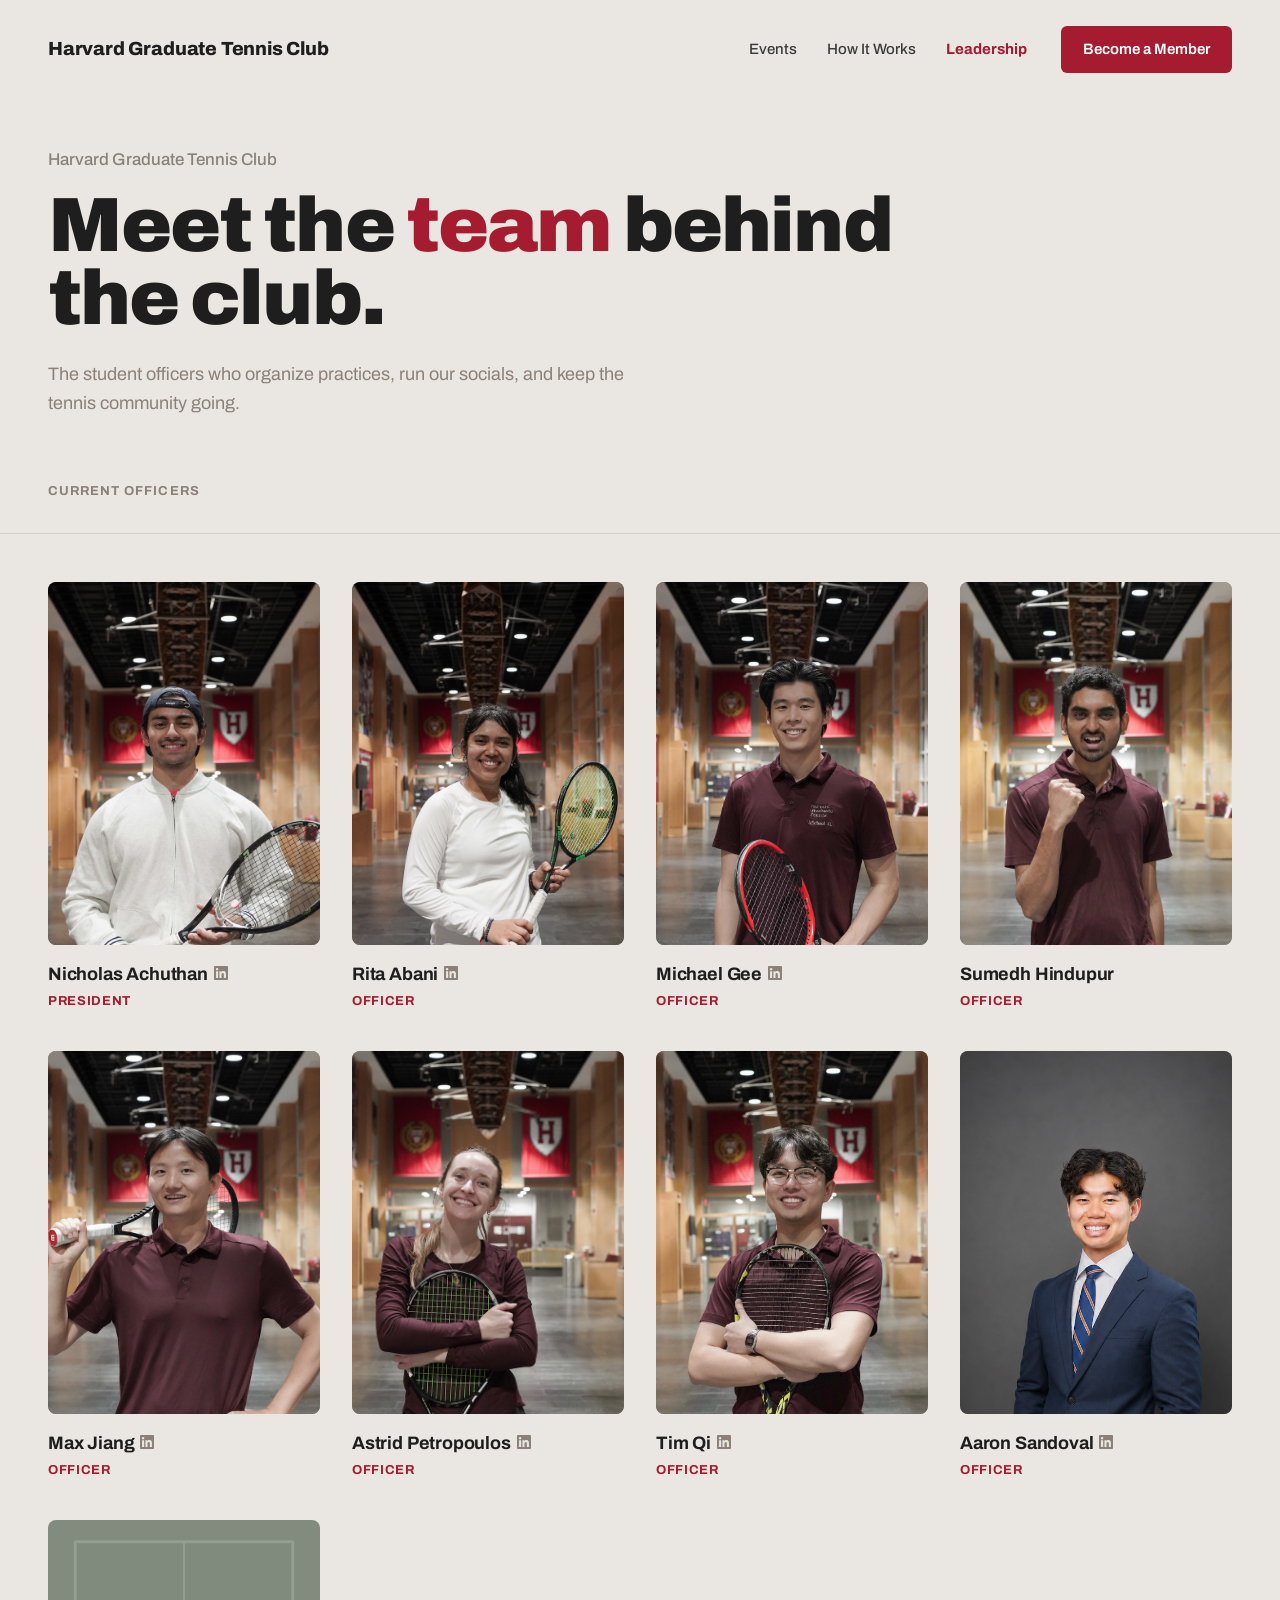
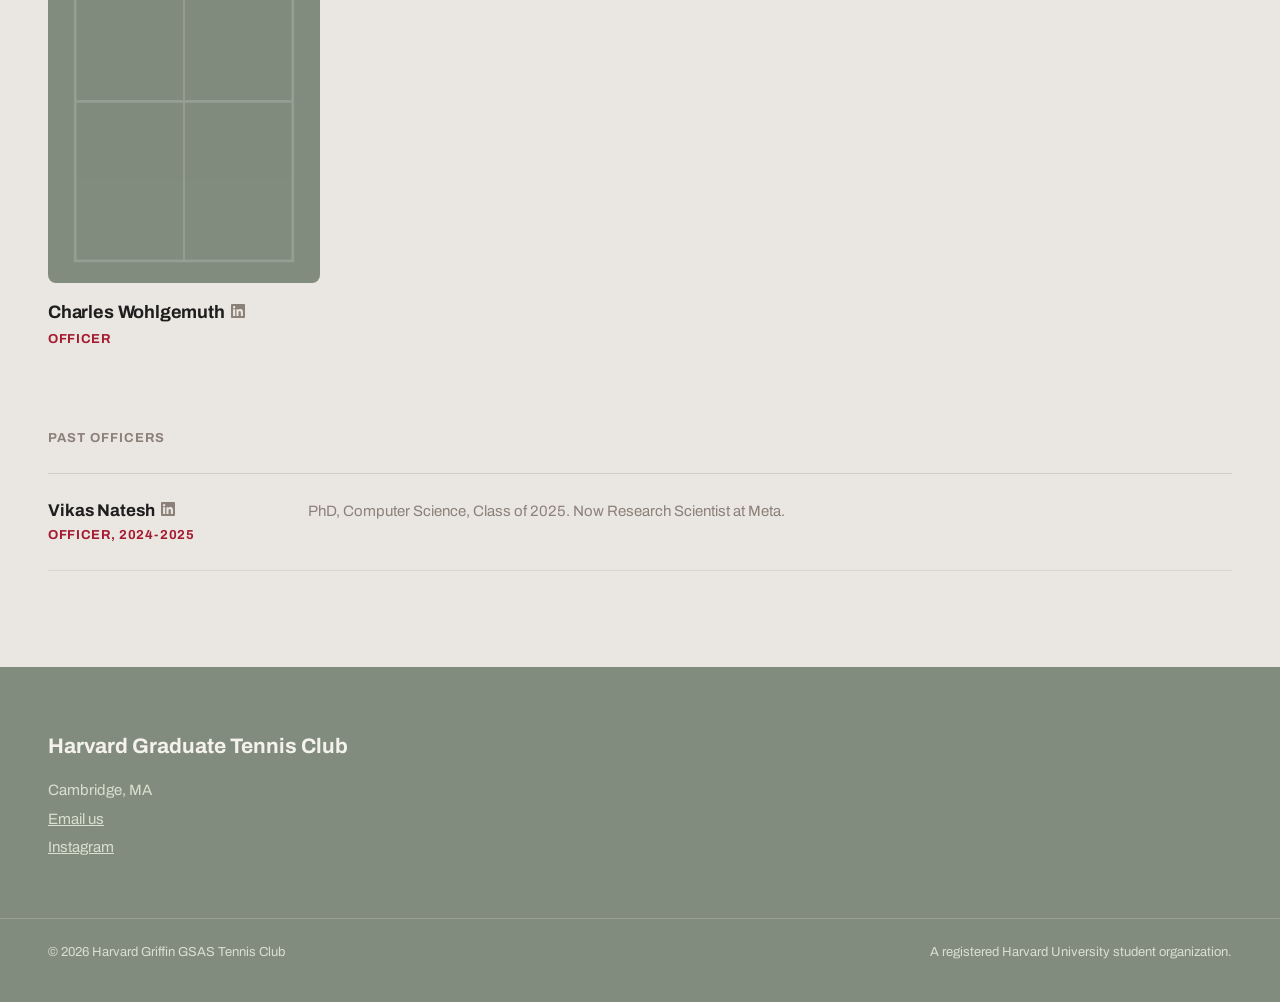
==== leadership.html @ 2ff2e243 "Adjust photo scale and transform for Aaron Sandoval Updated the image scale and transform origin for" ====
<!DOCTYPE html>
<html lang="en">
<head>
<meta charset="UTF-8">
<meta name="viewport" content="width=device-width, initial-scale=1.0">
<title>Leadership — Harvard Graduate Tennis Club</title>
<link rel="preconnect" href="https://fonts.googleapis.com">
<link rel="preconnect" href="https://fonts.gstatic.com" crossorigin>
<link href="https://fonts.googleapis.com/css2?family=Archivo:wght@400;500;600;700;800;900&display=swap" rel="stylesheet">
<style>
  :root {
    --crimson: #A51C30;
    --crimson-deep: #8A1727;
    --ink: #1E1E1E;
    --beige: #EAE7E2;
    --cream: #F5F2EB;
    --ivy: #818C7E;
    --ivy-deep: #6E7A6B;
    --pear: #D9E0CF;
    --mortar: #8C8179;
  }

  * { margin: 0; padding: 0; box-sizing: border-box; }
  html { scroll-behavior: smooth; }

  body {
    background: var(--beige);
    color: var(--ink);
    font-family: 'Archivo', sans-serif;
    -webkit-font-smoothing: antialiased;
    line-height: 1.5;
  }
  a { color: inherit; text-decoration: none; }

  /* NAV */
  nav {
    display: flex; align-items: center; justify-content: space-between;
    padding: 26px 48px; max-width: 1280px; margin: 0 auto; gap: 24px;
  }
  .brand { font-weight: 800; font-size: 19px; letter-spacing: -0.01em; flex-shrink: 1; min-width: 0; }
  .nav-right { display: flex; align-items: center; gap: 34px; flex-shrink: 0; }
  .nav-links { display: flex; gap: 30px; font-size: 15px; font-weight: 500; }
  .nav-links a { opacity: 0.85; transition: opacity 0.15s; }
  .nav-links a:hover { opacity: 1; }
  .nav-links a.active { opacity: 1; color: var(--crimson); font-weight: 700; }
  .nav-cta {
    background: var(--crimson); color: #fff; font-weight: 600; font-size: 15px;
    padding: 12px 22px; transition: background 0.15s; border-radius: 6px; white-space: nowrap;
  }
  .nav-cta:hover { background: var(--crimson-deep); }

  /* PAGE HEADER */
  .page-head { max-width: 1280px; margin: 0 auto; padding: 48px 48px 64px; }
  .page-head .eyebrow { font-size: 17px; font-weight: 500; color: var(--mortar); margin-bottom: 18px; }
  .page-head h1 {
    font-size: clamp(44px, 6vw, 80px); font-weight: 900; line-height: 0.95;
    letter-spacing: -0.025em; max-width: 900px;
  }
  .page-head h1 .accent { color: var(--crimson); }
  .page-head p { margin-top: 24px; max-width: 620px; font-size: 18px; color: var(--mortar); line-height: 1.6; }

  /* SECTION LABEL */
  .section-label {
    max-width: 1280px; margin: 0 auto; padding: 0 48px 32px;
    font-size: 13px; font-weight: 700; letter-spacing: 0.08em;
    text-transform: uppercase; color: var(--mortar);
    border-bottom: 1.5px solid rgba(30,30,30,0.12);
    margin-bottom: 48px;
  }

  /* CURRENT OFFICERS GRID — 4 per row max */
  .team { max-width: 1280px; margin: 0 auto; padding: 0 48px 80px; }
  .team-grid { display: grid; grid-template-columns: repeat(4, 1fr); gap: 40px 32px; }
  .member .photo {
    position: relative; aspect-ratio: 3 / 4; background: var(--ivy);
    overflow: hidden; display: flex; align-items: center; justify-content: center;
    margin-bottom: 16px; border-radius: 8px;
  }
  .member .photo img {
    width: 100%; height: 100%; object-fit: cover; display: block;
    transform: scale(1.2); transform-origin: center center;
  }
  .member .photo .court-lines { position: absolute; inset: 0; opacity: 0.16; width: 100%; height: 100%; }
  .member .name { font-size: 18px; font-weight: 700; letter-spacing: -0.01em; display: flex; align-items: center; gap: 6px; flex-wrap: wrap; }
  .member .role {
    font-size: 13px; font-weight: 700; letter-spacing: 0.05em; text-transform: uppercase;
    color: var(--crimson); margin-top: 4px;
  }

  /* PAST OFFICERS */
  .past { max-width: 1280px; margin: 0 auto; padding: 0 48px 96px; }
  .past-label {
    font-size: 13px; font-weight: 700; letter-spacing: 0.08em;
    text-transform: uppercase; color: var(--mortar);
    padding-bottom: 24px;
    border-bottom: 1.5px solid rgba(30,30,30,0.12);
    margin-bottom: 0;
  }
  .past-list { display: flex; flex-direction: column; }
  .past-row {
    display: grid; grid-template-columns: 220px 1fr; gap: 40px;
    padding: 24px 0; border-bottom: 1px solid rgba(30,30,30,0.08);
    align-items: baseline;
  }
  .past-name { font-size: 17px; font-weight: 700; display: flex; align-items: center; gap: 6px; }
  .past-role {
    font-size: 13px; font-weight: 700; letter-spacing: 0.05em;
    text-transform: uppercase; color: var(--crimson); margin-top: 3px;
  }
  .past-desc { font-size: 15px; color: var(--mortar); line-height: 1.6; }

  /* FOOTER BAND */
  .join-band { background: var(--ivy); color: var(--cream); }
  .join-content { max-width: 1280px; margin: 0 auto; padding: 64px 48px 56px; }
  .join-org { font-size: 21px; font-weight: 700; }
  .join-org .meta {
    font-weight: 400; font-size: 15px; color: var(--pear);
    margin-top: 14px; line-height: 1.9;
  }
  .join-org .meta a { text-decoration: underline; display: block; }
  .footer-base {
    border-top: 1px solid rgba(245,242,235,0.2); max-width: 1280px; margin: 0 auto;
    padding: 24px 48px 40px; display: flex; justify-content: space-between;
    font-size: 13px; color: var(--pear);
  }

  /* RESPONSIVE */
  @media (max-width: 900px) {
    nav { padding: 20px 24px; }
    .page-head, .team, .past, .join-content { padding-left: 24px; padding-right: 24px; }
    .section-label { padding-left: 24px; padding-right: 24px; }
    .nav-links { display: none; }
    .brand { font-size: 15px; }
    .team-grid { grid-template-columns: repeat(2, 1fr); gap: 28px 20px; }
    .past-row { grid-template-columns: 1fr; gap: 6px; }
    .footer-base { flex-direction: column; gap: 8px; }
  }
</style>
</head>
<body>

<nav>
  <a href="index.html" class="brand">Harvard Graduate Tennis Club</a>
  <div class="nav-right">
    <div class="nav-links">
      <a href="index.html#events">Events</a>
      <a href="index.html#how">How It Works</a>
      <a href="leadership.html" class="active">Leadership</a>
    </div>
   <a href="https://docs.google.com/forms/d/1S2SS2_oEjFC9LeZhb5DVs4G8AgGqv0lL6LyE40gG2-0/viewform" target="_blank" class="nav-cta">Become a Member</a>
  </div>
</nav>

<header class="page-head">
  <div class="eyebrow">Harvard Graduate Tennis Club</div>
  <h1>Meet the <span class="accent">team</span> behind the club.</h1>
  <p>The student officers who organize practices, run our socials, and keep the tennis community going.</p>
</header>

<div class="section-label">Current Officers</div>

<section class="team">
  <div class="team-grid">

    <!-- Nicholas Achuthan — President -->
    <div class="member">
      <div class="photo">
        <img src="officers/nic.jpg" alt="Nicholas Achuthan">
      </div>
      <div class="name">
        Nicholas Achuthan
        <a href="https://www.linkedin.com/in/nicholas-achuthan/" target="_blank" rel="noopener">
          <svg xmlns="http://www.w3.org/2000/svg" width="14" height="14" viewBox="0 0 24 24" fill="#8C8179"><path d="M20.447 20.452h-3.554v-5.569c0-1.328-.027-3.037-1.852-3.037-1.853 0-2.136 1.445-2.136 2.939v5.667H9.351V9h3.414v1.561h.046c.477-.9 1.637-1.85 3.37-1.85 3.601 0 4.267 2.37 4.267 5.455v6.286zM5.337 7.433a2.062 2.062 0 0 1-2.063-2.065 2.064 2.064 0 1 1 2.063 2.065zm1.782 13.019H3.555V9h3.564v11.452zM22.225 0H1.771C.792 0 0 .774 0 1.729v20.542C0 23.227.792 24 1.771 24h20.451C23.2 24 24 23.227 24 22.271V1.729C24 .774 23.2 0 22.222 0h.003z"/></svg>
        </a>
      </div>
      <div class="role">President</div>
    </div>

    <!-- Rita Abani -->
    <div class="member">
      <div class="photo">
        <img src="officers/rita.jpg" alt="Rita Abani">
      </div>
      <div class="name">
        Rita Abani
        <a href="https://www.linkedin.com/in/rita-abani/" target="_blank" rel="noopener">
          <svg xmlns="http://www.w3.org/2000/svg" width="14" height="14" viewBox="0 0 24 24" fill="#8C8179"><path d="M20.447 20.452h-3.554v-5.569c0-1.328-.027-3.037-1.852-3.037-1.853 0-2.136 1.445-2.136 2.939v5.667H9.351V9h3.414v1.561h.046c.477-.9 1.637-1.85 3.37-1.85 3.601 0 4.267 2.37 4.267 5.455v6.286zM5.337 7.433a2.062 2.062 0 0 1-2.063-2.065 2.064 2.064 0 1 1 2.063 2.065zm1.782 13.019H3.555V9h3.564v11.452zM22.225 0H1.771C.792 0 0 .774 0 1.729v20.542C0 23.227.792 24 1.771 24h20.451C23.2 24 24 23.227 24 22.271V1.729C24 .774 23.2 0 22.222 0h.003z"/></svg>
        </a>
      </div>
      <div class="role">Officer</div>
    </div>

    <!-- Michael Gee -->
    <div class="member">
      <div class="photo">
        <img src="officers/michael.jpg" alt="Michael Gee">
      </div>
      <div class="name">
        Michael Gee
        <a href="https://www.linkedin.com/in/michaelgee01/" target="_blank" rel="noopener">
          <svg xmlns="http://www.w3.org/2000/svg" width="14" height="14" viewBox="0 0 24 24" fill="#8C8179"><path d="M20.447 20.452h-3.554v-5.569c0-1.328-.027-3.037-1.852-3.037-1.853 0-2.136 1.445-2.136 2.939v5.667H9.351V9h3.414v1.561h.046c.477-.9 1.637-1.85 3.37-1.85 3.601 0 4.267 2.37 4.267 5.455v6.286zM5.337 7.433a2.062 2.062 0 0 1-2.063-2.065 2.064 2.064 0 1 1 2.063 2.065zm1.782 13.019H3.555V9h3.564v11.452zM22.225 0H1.771C.792 0 0 .774 0 1.729v20.542C0 23.227.792 24 1.771 24h20.451C23.2 24 24 23.227 24 22.271V1.729C24 .774 23.2 0 22.222 0h.003z"/></svg>
        </a>
      </div>
      <div class="role">Officer</div>
    </div>

    <!-- Sumedh Hindupur -->
    <div class="member">
      <div class="photo">
        <img src="officers/sumedh.jpg" alt="Sumedh Hindupur">
      </div>
      <div class="name">Sumedh Hindupur</div>
      <div class="role">Officer</div>
    </div>

    <!-- Max Jiang -->
    <div class="member">
      <div class="photo">
        <img src="officers/max.jpg" alt="Max Jiang">
      </div>
      <div class="name">
        Max Jiang
        <a href="https://www.linkedin.com/in/max-z-jiang-9aa141191/" target="_blank" rel="noopener">
          <svg xmlns="http://www.w3.org/2000/svg" width="14" height="14" viewBox="0 0 24 24" fill="#8C8179"><path d="M20.447 20.452h-3.554v-5.569c0-1.328-.027-3.037-1.852-3.037-1.853 0-2.136 1.445-2.136 2.939v5.667H9.351V9h3.414v1.561h.046c.477-.9 1.637-1.85 3.37-1.85 3.601 0 4.267 2.37 4.267 5.455v6.286zM5.337 7.433a2.062 2.062 0 0 1-2.063-2.065 2.064 2.064 0 1 1 2.063 2.065zm1.782 13.019H3.555V9h3.564v11.452zM22.225 0H1.771C.792 0 0 .774 0 1.729v20.542C0 23.227.792 24 1.771 24h20.451C23.2 24 24 23.227 24 22.271V1.729C24 .774 23.2 0 22.222 0h.003z"/></svg>
        </a>
      </div>
      <div class="role">Officer</div>
    </div>

    <!-- Astrid Petropoulos -->
    <div class="member">
      <div class="photo">
        <img src="officers/astrid.jpg" alt="Astrid Petropoulos" style="transform: scale(1.4); transform-origin: center 60%;">
      </div>
      <div class="name">
        Astrid Petropoulos
        <a href="https://www.linkedin.com/in/astrid-petropoulos/" target="_blank" rel="noopener">
          <svg xmlns="http://www.w3.org/2000/svg" width="14" height="14" viewBox="0 0 24 24" fill="#8C8179"><path d="M20.447 20.452h-3.554v-5.569c0-1.328-.027-3.037-1.852-3.037-1.853 0-2.136 1.445-2.136 2.939v5.667H9.351V9h3.414v1.561h.046c.477-.9 1.637-1.85 3.37-1.85 3.601 0 4.267 2.37 4.267 5.455v6.286zM5.337 7.433a2.062 2.062 0 0 1-2.063-2.065 2.064 2.064 0 1 1 2.063 2.065zm1.782 13.019H3.555V9h3.564v11.452zM22.225 0H1.771C.792 0 0 .774 0 1.729v20.542C0 23.227.792 24 1.771 24h20.451C23.2 24 24 23.227 24 22.271V1.729C24 .774 23.2 0 22.222 0h.003z"/></svg>
        </a>
      </div>
      <div class="role">Officer</div>
    </div>

    <!-- Tim Qi -->
    <div class="member">
      <div class="photo">
        <img src="officers/tim.jpeg" alt="Tim Qi">
      </div>
      <div class="name">
        Tim Qi
        <a href="https://www.linkedin.com/in/tim-yuming-qi/" target="_blank" rel="noopener">
          <svg xmlns="http://www.w3.org/2000/svg" width="14" height="14" viewBox="0 0 24 24" fill="#8C8179"><path d="M20.447 20.452h-3.554v-5.569c0-1.328-.027-3.037-1.852-3.037-1.853 0-2.136 1.445-2.136 2.939v5.667H9.351V9h3.414v1.561h.046c.477-.9 1.637-1.85 3.37-1.85 3.601 0 4.267 2.37 4.267 5.455v6.286zM5.337 7.433a2.062 2.062 0 0 1-2.063-2.065 2.064 2.064 0 1 1 2.063 2.065zm1.782 13.019H3.555V9h3.564v11.452zM22.225 0H1.771C.792 0 0 .774 0 1.729v20.542C0 23.227.792 24 1.771 24h20.451C23.2 24 24 23.227 24 22.271V1.729C24 .774 23.2 0 22.222 0h.003z"/></svg>
        </a>
      </div>
      <div class="role">Officer</div>
    </div>

    <!-- Aaron Sandoval — photo needs to be replaced later -->
    <div class="member">
      <div class="photo">
        <img src="officers/aaron.jpg" alt="Aaron Sandoval" style="transform: scale(1.5); transform-origin: center 20%;">
      </div>
      <div class="name">
        Aaron Sandoval
        <a href="https://www.linkedin.com/in/aaron-gabriel-sandoval/" target="_blank" rel="noopener">
          <svg xmlns="http://www.w3.org/2000/svg" width="14" height="14" viewBox="0 0 24 24" fill="#8C8179"><path d="M20.447 20.452h-3.554v-5.569c0-1.328-.027-3.037-1.852-3.037-1.853 0-2.136 1.445-2.136 2.939v5.667H9.351V9h3.414v1.561h.046c.477-.9 1.637-1.85 3.37-1.85 3.601 0 4.267 2.37 4.267 5.455v6.286zM5.337 7.433a2.062 2.062 0 0 1-2.063-2.065 2.064 2.064 0 1 1 2.063 2.065zm1.782 13.019H3.555V9h3.564v11.452zM22.225 0H1.771C.792 0 0 .774 0 1.729v20.542C0 23.227.792 24 1.771 24h20.451C23.2 24 24 23.227 24 22.271V1.729C24 .774 23.2 0 22.222 0h.003z"/></svg>
        </a>
      </div>
      <div class="role">Officer</div>
    </div>

    <!-- Charles Wohlgemuth — no photo yet -->
    <div class="member">
      <div class="photo">
        <svg class="court-lines" viewBox="0 0 300 400" preserveAspectRatio="none" xmlns="http://www.w3.org/2000/svg"><rect x="30" y="24" width="240" height="352" fill="none" stroke="#fff" stroke-width="3"/><line x1="30" y1="200" x2="270" y2="200" stroke="#fff" stroke-width="3"/><line x1="150" y1="24" x2="150" y2="376" stroke="#fff" stroke-width="2"/></svg>
      </div>
      <div class="name">
        Charles Wohlgemuth
        <a href="https://www.linkedin.com/in/charles-wohlgemuth-2a6103118/" target="_blank" rel="noopener">
          <svg xmlns="http://www.w3.org/2000/svg" width="14" height="14" viewBox="0 0 24 24" fill="#8C8179"><path d="M20.447 20.452h-3.554v-5.569c0-1.328-.027-3.037-1.852-3.037-1.853 0-2.136 1.445-2.136 2.939v5.667H9.351V9h3.414v1.561h.046c.477-.9 1.637-1.85 3.37-1.85 3.601 0 4.267 2.37 4.267 5.455v6.286zM5.337 7.433a2.062 2.062 0 0 1-2.063-2.065 2.064 2.064 0 1 1 2.063 2.065zm1.782 13.019H3.555V9h3.564v11.452zM22.225 0H1.771C.792 0 0 .774 0 1.729v20.542C0 23.227.792 24 1.771 24h20.451C23.2 24 24 23.227 24 22.271V1.729C24 .774 23.2 0 22.222 0h.003z"/></svg>
        </a>
      </div>
      <div class="role">Officer</div>
    </div>

  </div>
</section>

<section class="past">
  <div class="past-label">Past Officers</div>
  <div class="past-list">

    <div class="past-row">
      <div>
        <div class="past-name">
          Vikas Natesh
          <a href="https://www.linkedin.com/in/vikasnatesh/" target="_blank" rel="noopener">
            <svg xmlns="http://www.w3.org/2000/svg" width="14" height="14" viewBox="0 0 24 24" fill="#8C8179"><path d="M20.447 20.452h-3.554v-5.569c0-1.328-.027-3.037-1.852-3.037-1.853 0-2.136 1.445-2.136 2.939v5.667H9.351V9h3.414v1.561h.046c.477-.9 1.637-1.85 3.37-1.85 3.601 0 4.267 2.37 4.267 5.455v6.286zM5.337 7.433a2.062 2.062 0 0 1-2.063-2.065 2.064 2.064 0 1 1 2.063 2.065zm1.782 13.019H3.555V9h3.564v11.452zM22.225 0H1.771C.792 0 0 .774 0 1.729v20.542C0 23.227.792 24 1.771 24h20.451C23.2 24 24 23.227 24 22.271V1.729C24 .774 23.2 0 22.222 0h.003z"/></svg>
          </a>
        </div>
        <div class="past-role">Officer, 2024-2025</div>
      </div>
      <div class="past-desc">PhD, Computer Science, Class of 2025. Now Research Scientist at Meta.</div>
    </div>

  </div>
</section>

<section class="join-band">
  <div class="join-content">
    <div class="join-org">
      Harvard Graduate Tennis Club
      <div class="meta">
        Cambridge, MA<br>
        <a href="mailto:harvardgriffingsastennisclub@gmail.com">Email us</a>
        <a href="https://www.instagram.com/harvard_grad_tennis_club/" target="_blank" rel="noopener">Instagram</a>
      </div>
    </div>
  </div>
  <div class="footer-base">
    <div>&copy; 2026 Harvard Griffin GSAS Tennis Club</div>
    <div>A registered Harvard University student organization.</div>
  </div>
</section>

</body>
</html>
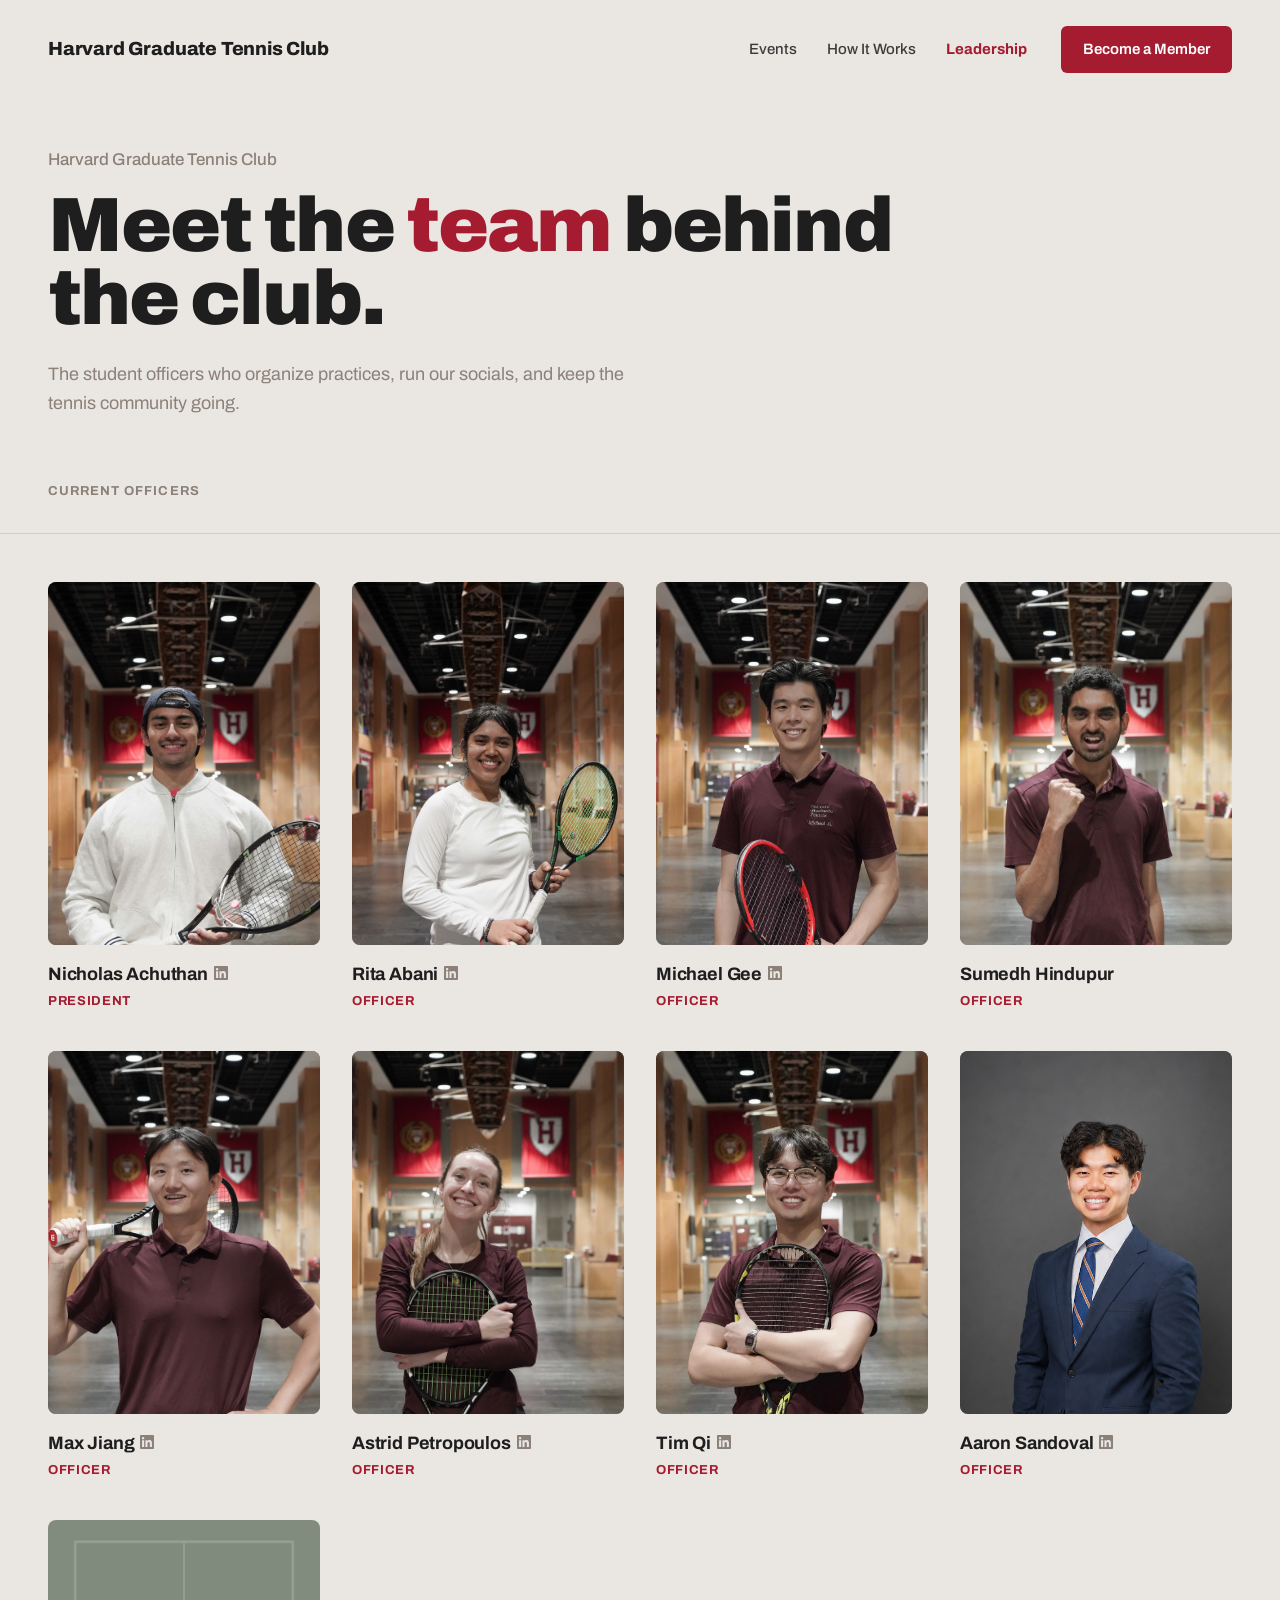
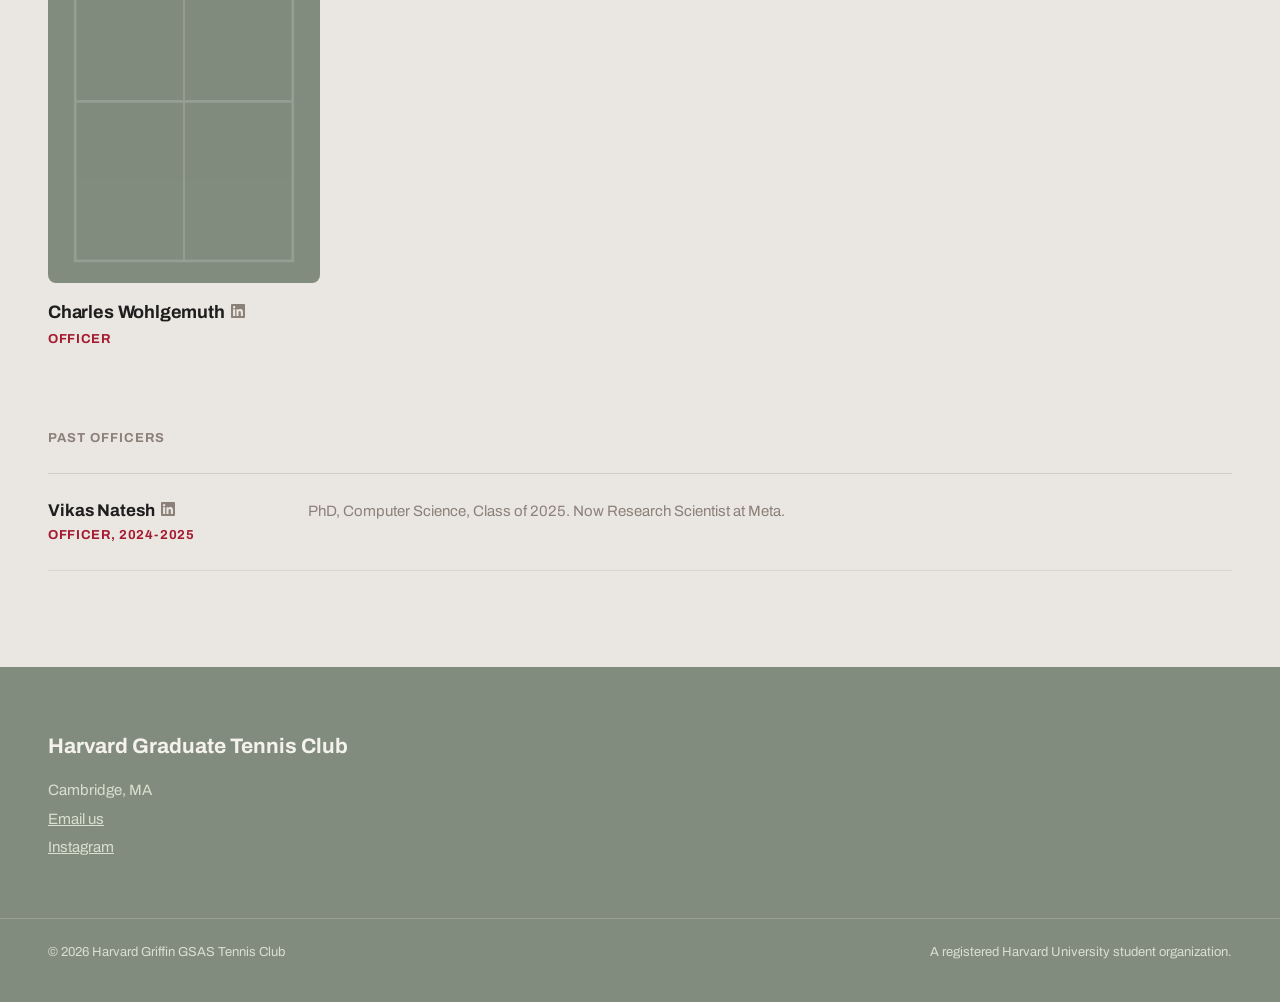
==== commit 690eb8ac: "Update transform-origin for Aaron Sandoval's photo Adjusted the transform-origin property for Aaron " ====
--- a/leadership.html
+++ b/leadership.html
@@ -258,7 +258,7 @@
     <!-- Aaron Sandoval — photo needs to be replaced later -->
     <div class="member">
       <div class="photo">
-        <img src="officers/aaron.jpg" alt="Aaron Sandoval" style="transform: scale(1.5); transform-origin: center 20%;">
+        <img src="officers/aaron.jpg" alt="Aaron Sandoval" style="transform: scale(1.5); transform-origin: center 35%;">
       </div>
       <div class="name">
         Aaron Sandoval
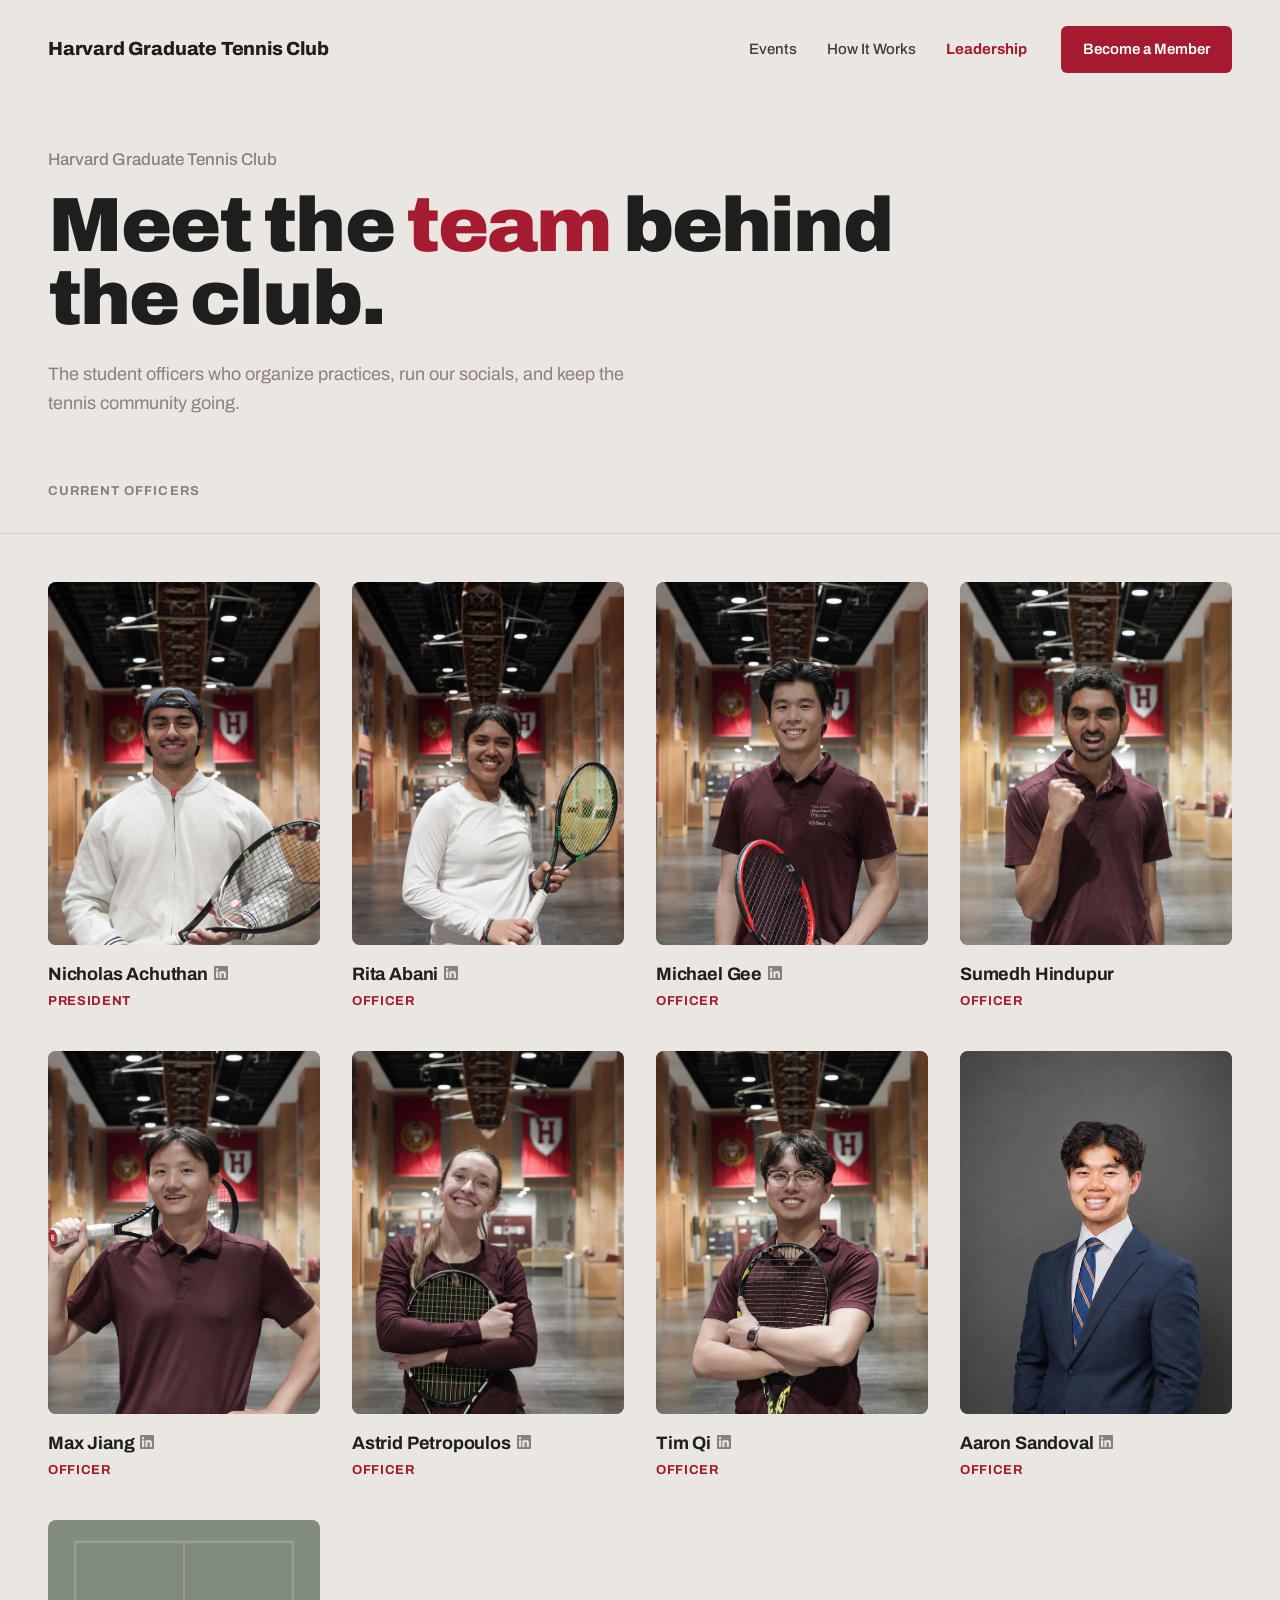
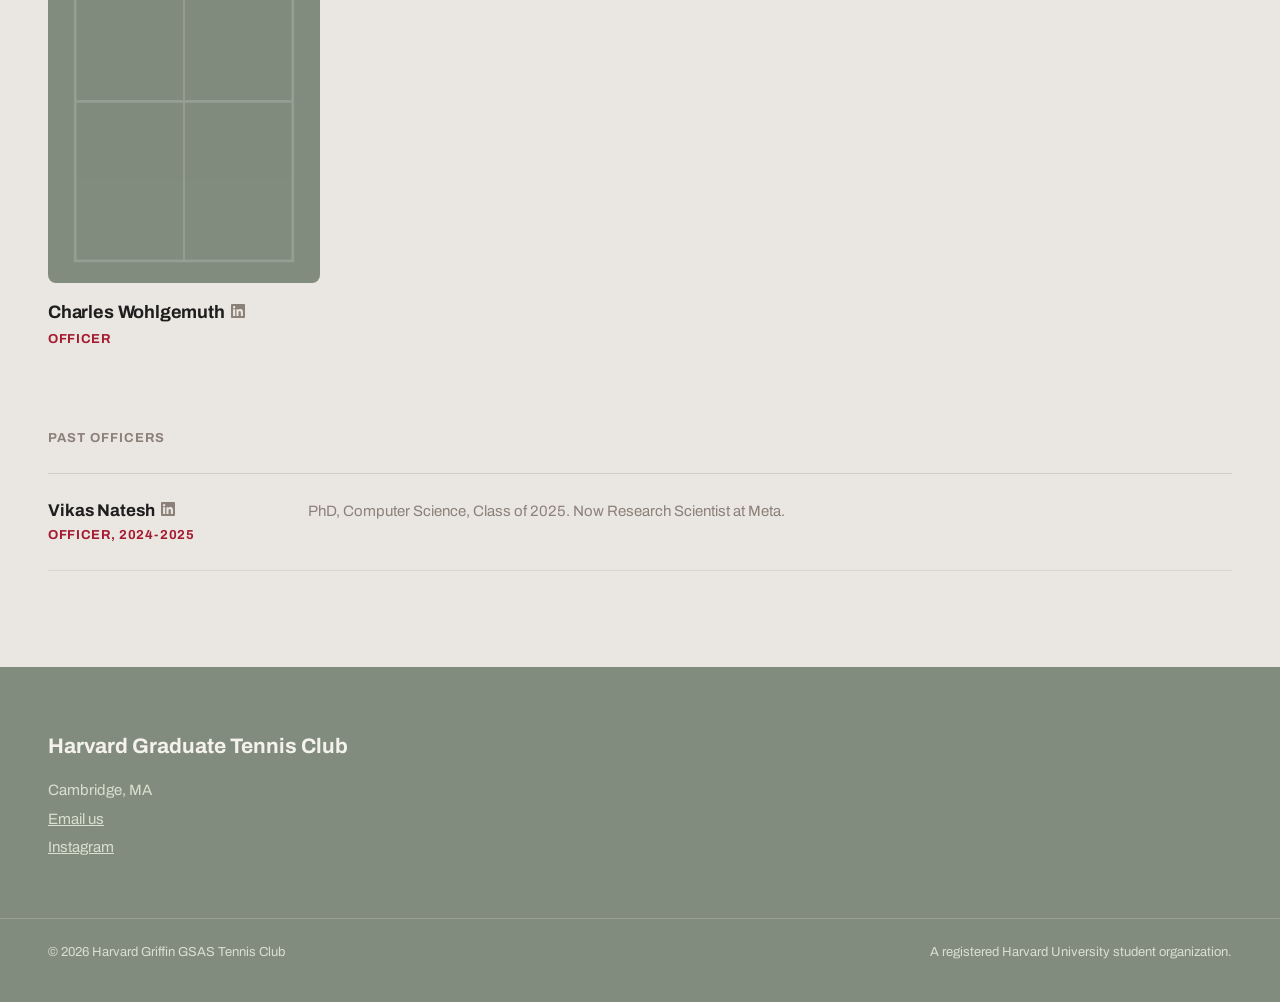
==== commit be845c5d: "Add scaling effect to Tim Qi's photo" ====
--- a/leadership.html
+++ b/leadership.html
@@ -244,7 +244,7 @@
     <!-- Tim Qi -->
     <div class="member">
       <div class="photo">
-        <img src="officers/tim.jpeg" alt="Tim Qi">
+        <img src="officers/tim.jpeg" alt="Tim Qi" style="transform: scale(1.15)">
       </div>
       <div class="name">
         Tim Qi
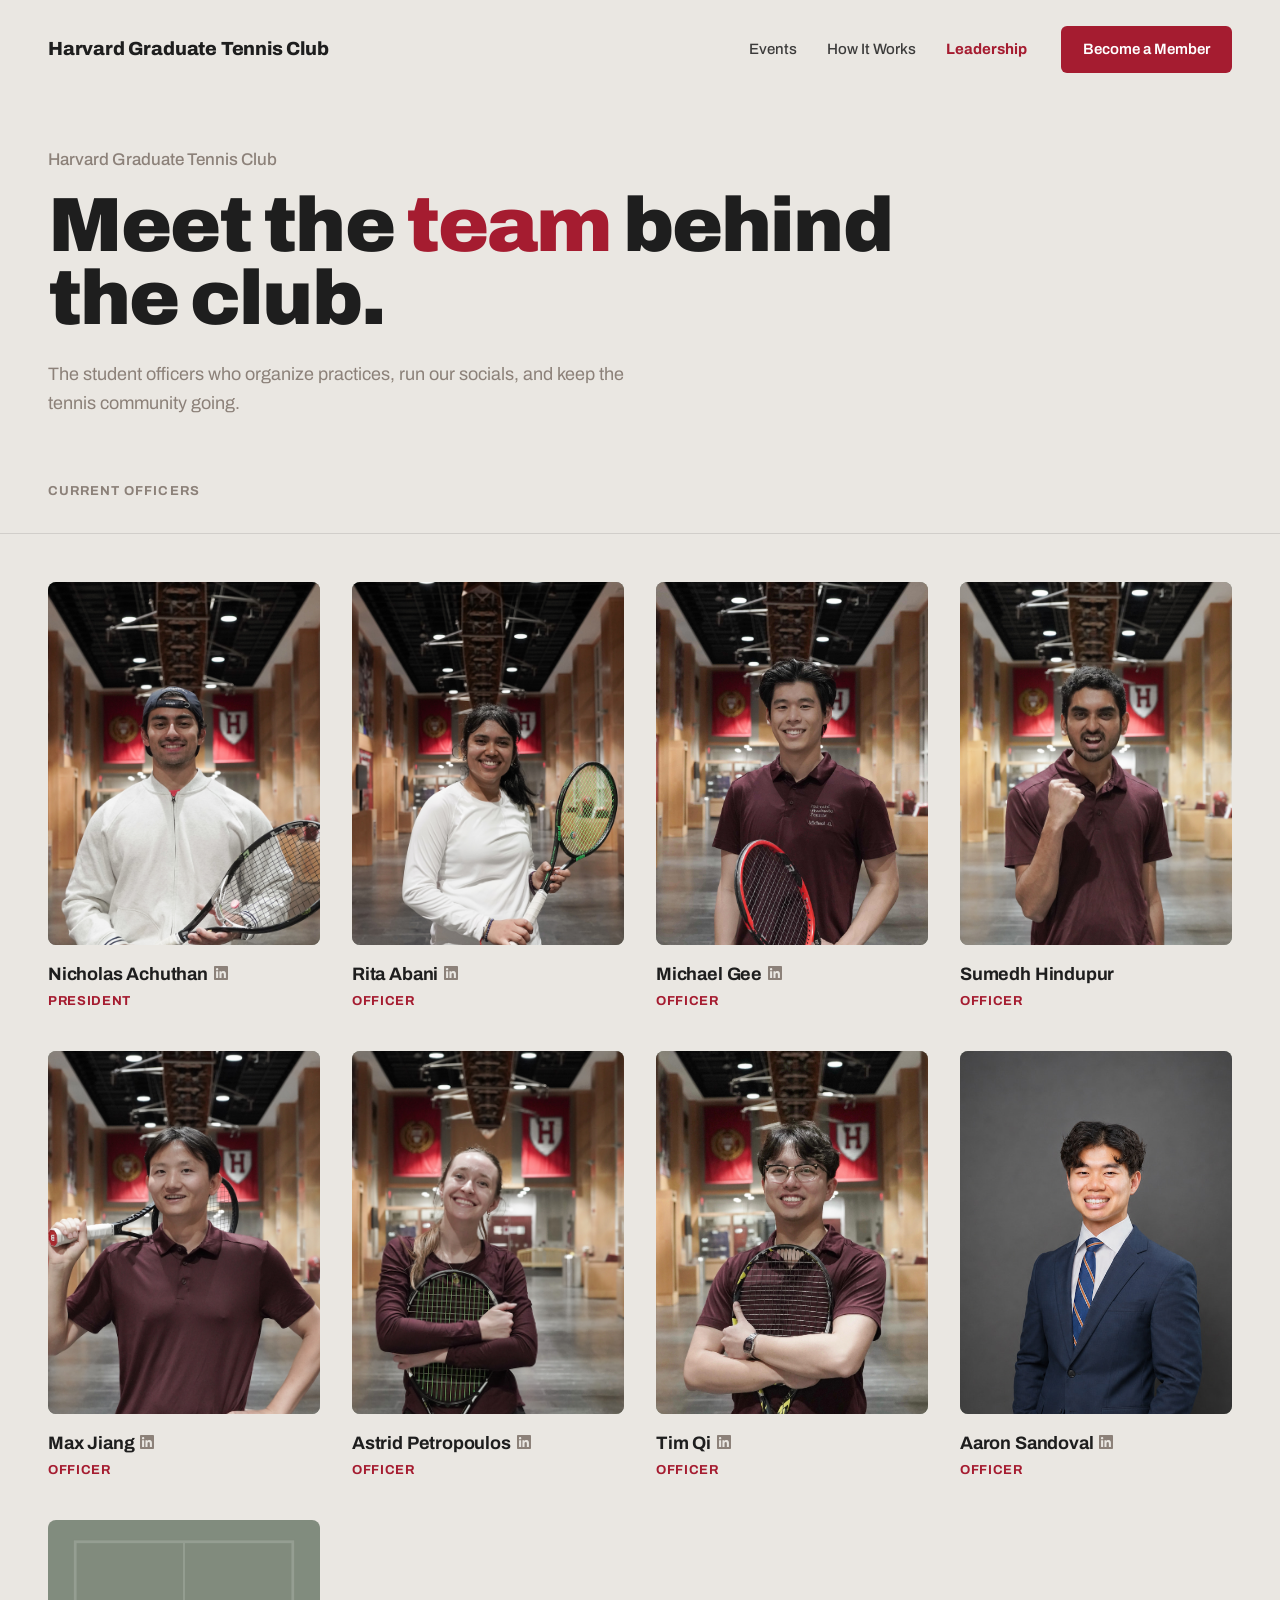
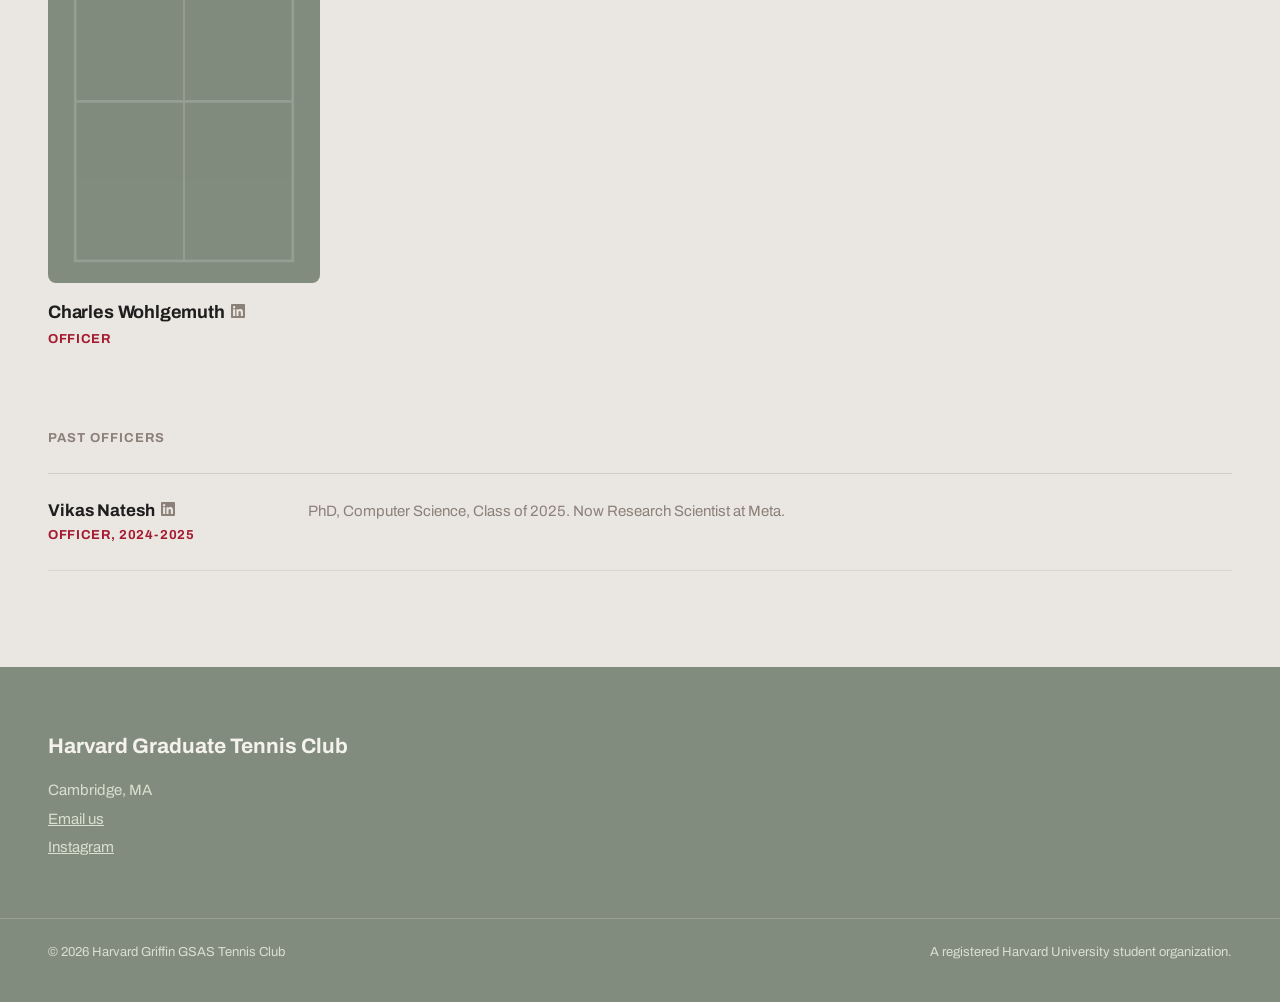
==== commit f784c672: "Adjust image scale for Tim Qi Increased the scale of Tim Qi's image from 1.15 to 1.25." ====
--- a/leadership.html
+++ b/leadership.html
@@ -244,7 +244,7 @@
     <!-- Tim Qi -->
     <div class="member">
       <div class="photo">
-        <img src="officers/tim.jpeg" alt="Tim Qi" style="transform: scale(1.15)">
+        <img src="officers/tim.jpeg" alt="Tim Qi" style="transform: scale(1.25)">
       </div>
       <div class="name">
         Tim Qi
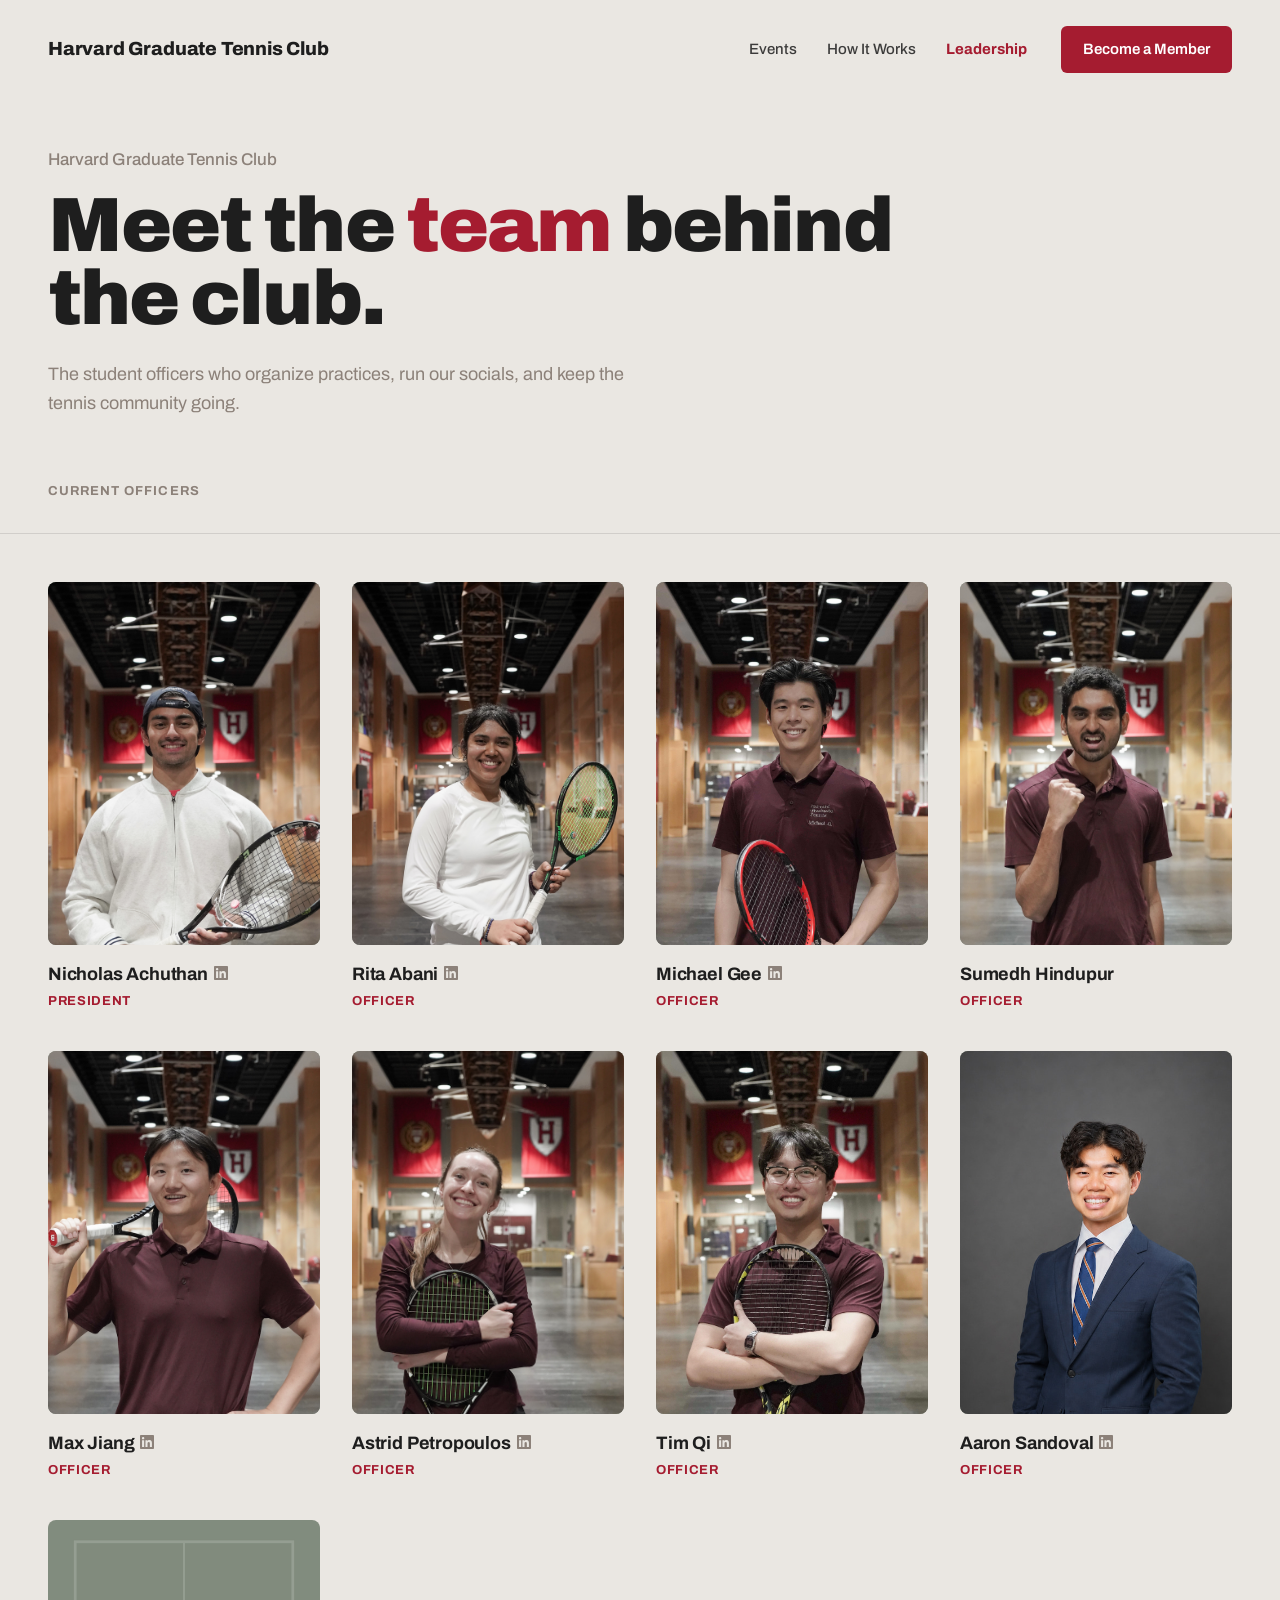
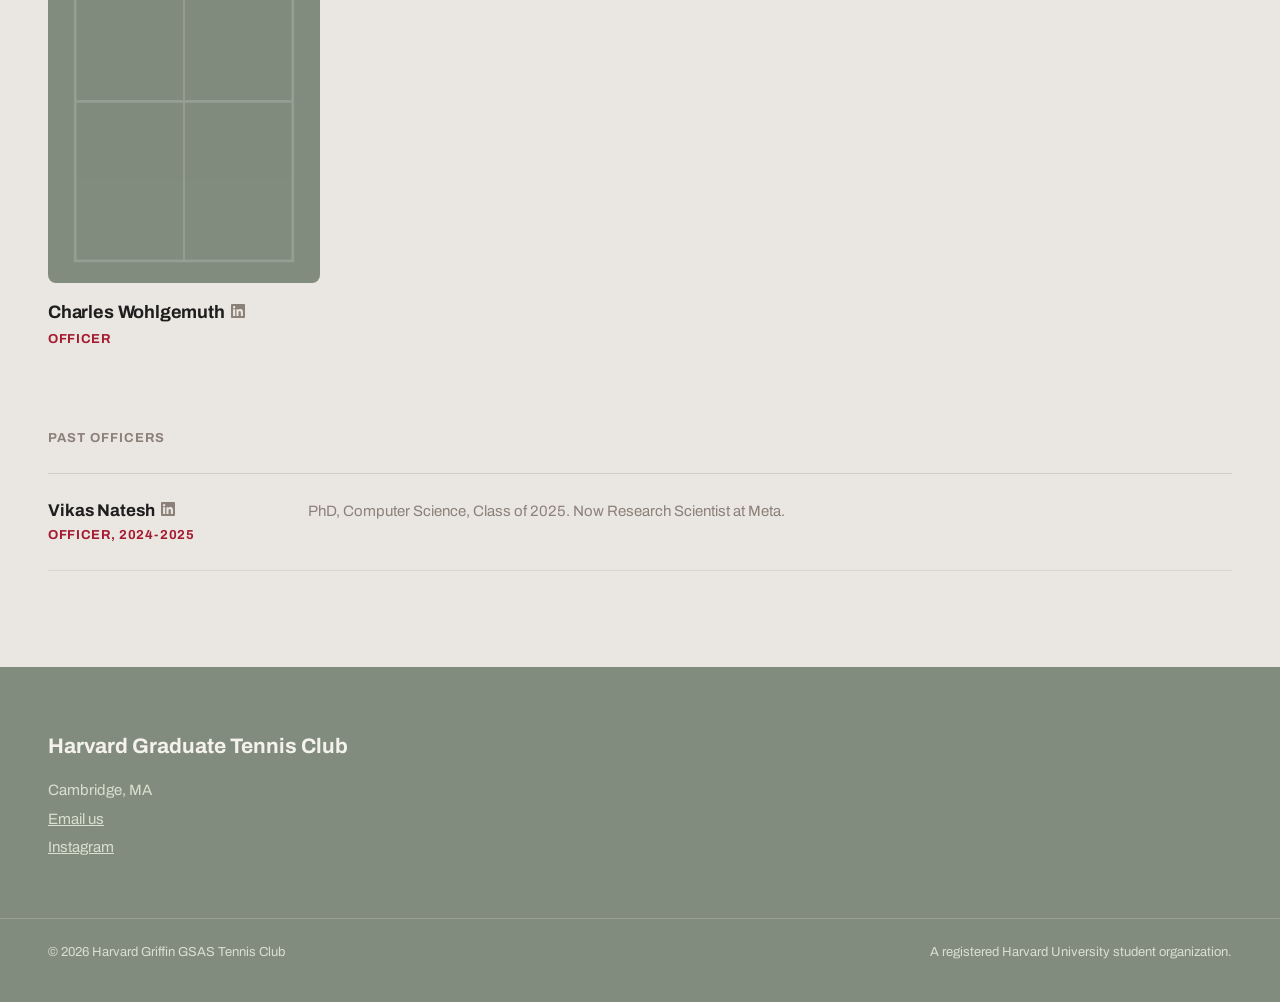
==== commit 87061432: "Modify photo scale for Tim Qi Adjusted the scale of Tim Qi's photo for better display." ====
--- a/leadership.html
+++ b/leadership.html
@@ -244,7 +244,7 @@
     <!-- Tim Qi -->
     <div class="member">
       <div class="photo">
-        <img src="officers/tim.jpeg" alt="Tim Qi" style="transform: scale(1.25)">
+        <img src="officers/tim.jpeg" alt="Tim Qi" style="transform: scale(1.22)">
       </div>
       <div class="name">
         Tim Qi
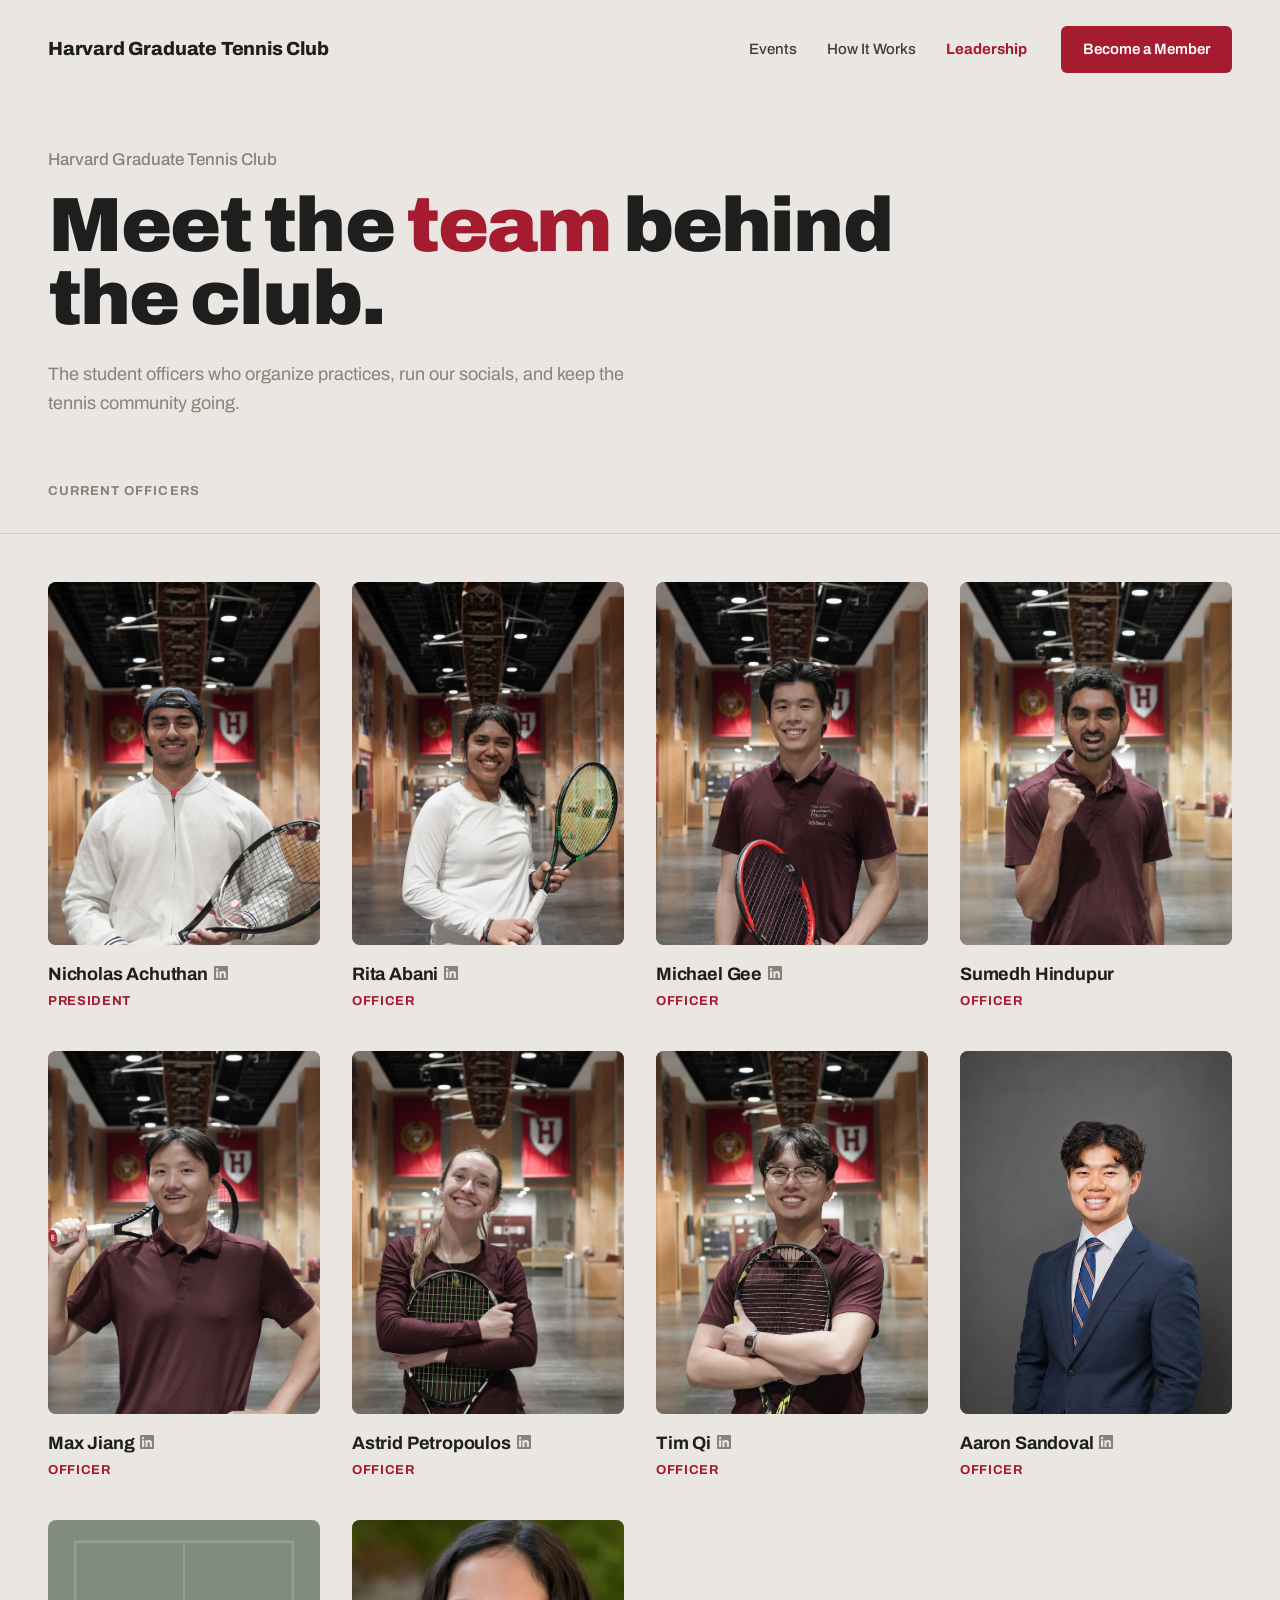
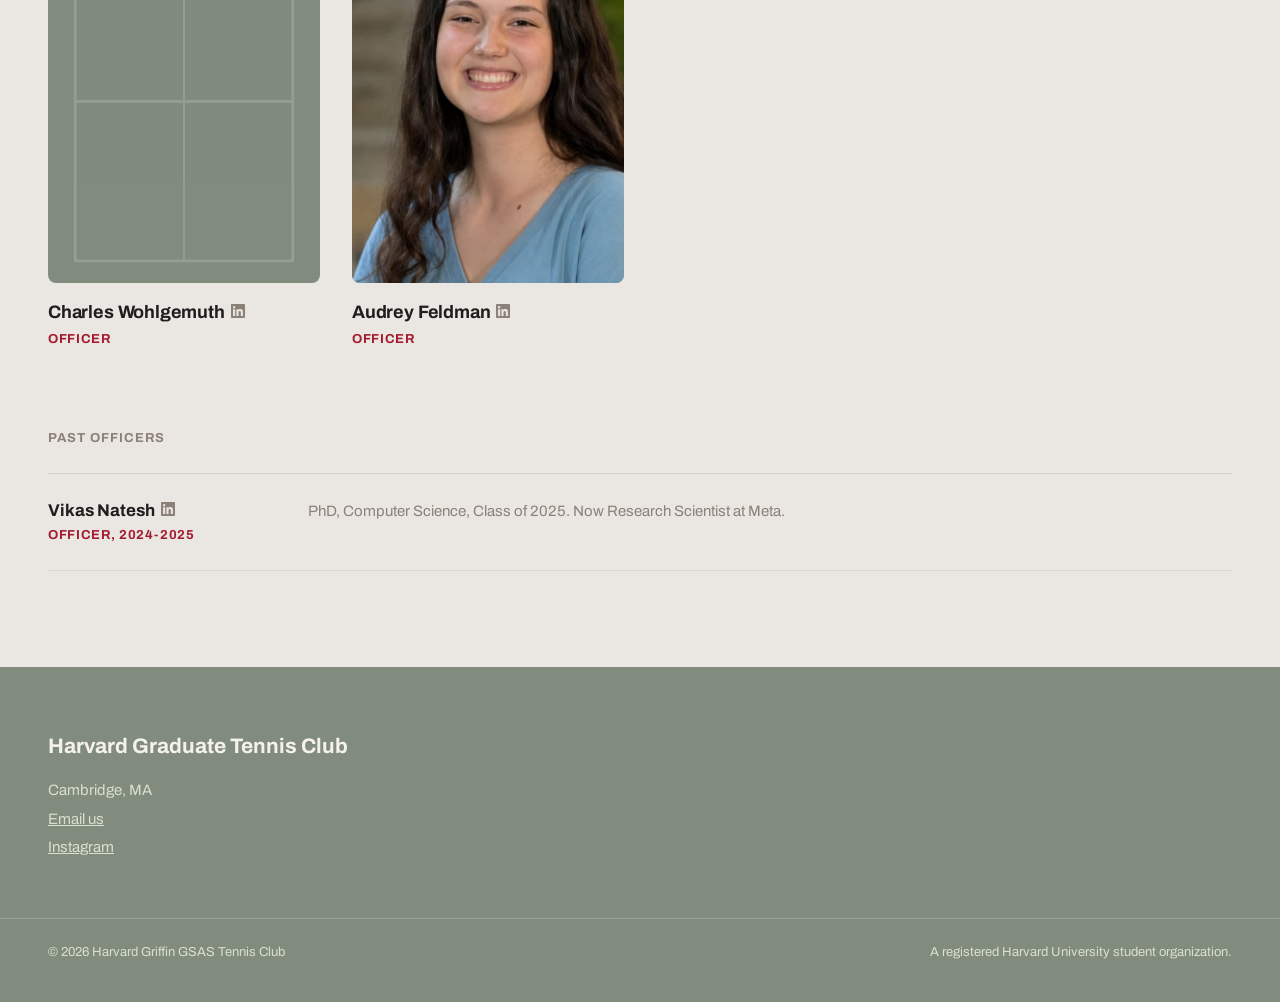
==== commit 639fc312: "Add Audrey Feldman to leadership section" ====
--- a/leadership.html
+++ b/leadership.html
@@ -282,7 +282,20 @@
       </div>
       <div class="role">Officer</div>
     </div>
-
+    
+<div class="member">
+      <div class="photo">
+        <img src="officers/audrey.jpg" alt="Audrey Feldman" style="transform: scale(1.2); transform-origin: center center;">
+      </div>
+      <div class="name">
+        Audrey Feldman
+        <a href="https://www.linkedin.com/in/audreysfeldman/" target="_blank" rel="noopener">
+          <svg xmlns="http://www.w3.org/2000/svg" width="14" height="14" viewBox="0 0 24 24" fill="#8C8179"><path d="M20.447 20.452h-3.554v-5.569c0-1.328-.027-3.037-1.852-3.037-1.853 0-2.136 1.445-2.136 2.939v5.667H9.351V9h3.414v1.561h.046c.477-.9 1.637-1.85 3.37-1.85 3.601 0 4.267 2.37 4.267 5.455v6.286zM5.337 7.433a2.062 2.062 0 0 1-2.063-2.065 2.064 2.064 0 1 1 2.063 2.065zm1.782 13.019H3.555V9h3.564v11.452zM22.225 0H1.771C.792 0 0 .774 0 1.729v20.542C0 23.227.792 24 1.771 24h20.451C23.2 24 24 23.227 24 22.271V1.729C24 .774 23.2 0 22.222 0h.003z"/></svg>
+        </a>
+      </div>
+      <div class="role">Officer</div>
+    </div>
+    
   </div>
 </section>
 
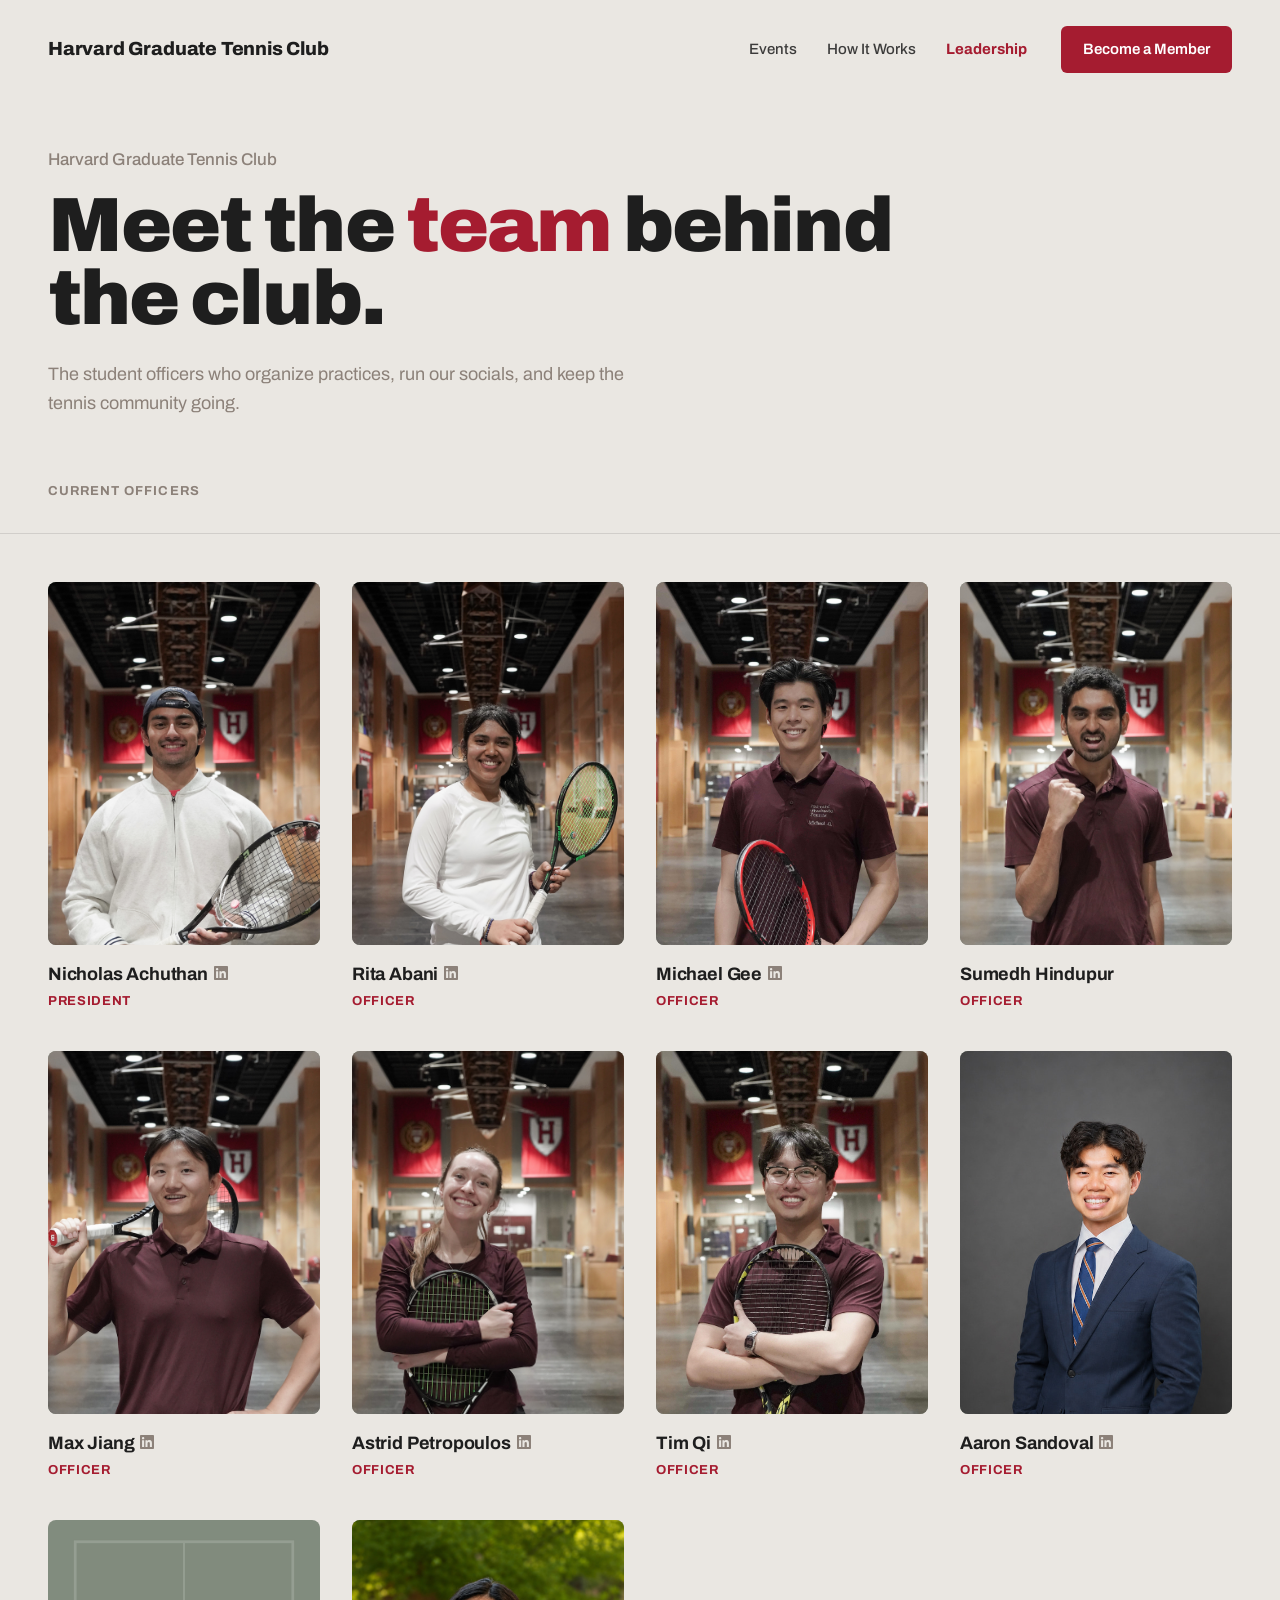
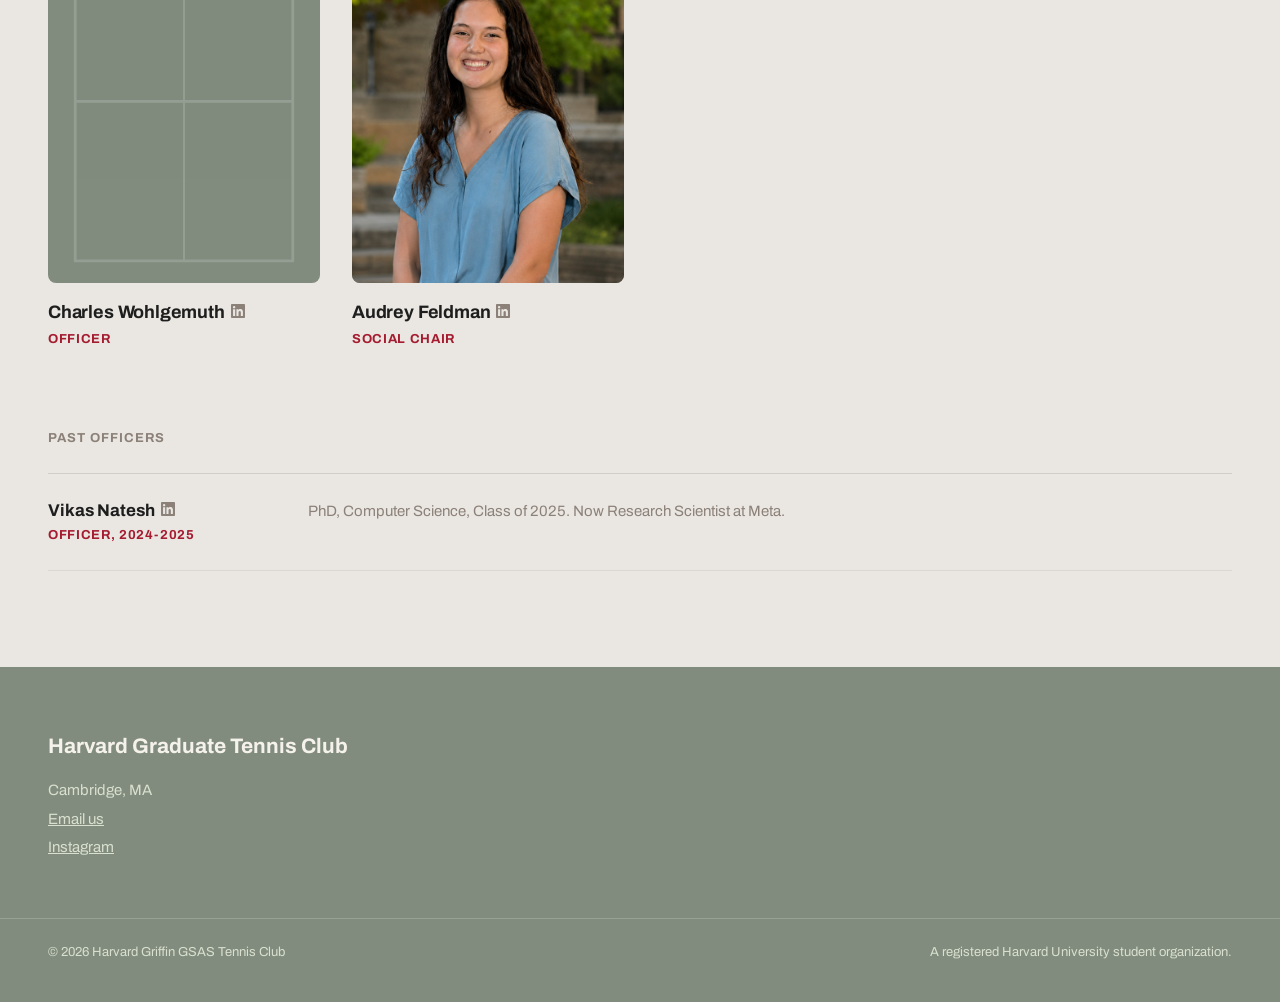
==== commit 5b1cfee0: "Update leadership.html" ====
--- a/leadership.html
+++ b/leadership.html
@@ -293,7 +293,7 @@
           <svg xmlns="http://www.w3.org/2000/svg" width="14" height="14" viewBox="0 0 24 24" fill="#8C8179"><path d="M20.447 20.452h-3.554v-5.569c0-1.328-.027-3.037-1.852-3.037-1.853 0-2.136 1.445-2.136 2.939v5.667H9.351V9h3.414v1.561h.046c.477-.9 1.637-1.85 3.37-1.85 3.601 0 4.267 2.37 4.267 5.455v6.286zM5.337 7.433a2.062 2.062 0 0 1-2.063-2.065 2.064 2.064 0 1 1 2.063 2.065zm1.782 13.019H3.555V9h3.564v11.452zM22.225 0H1.771C.792 0 0 .774 0 1.729v20.542C0 23.227.792 24 1.771 24h20.451C23.2 24 24 23.227 24 22.271V1.729C24 .774 23.2 0 22.222 0h.003z"/></svg>
         </a>
       </div>
-      <div class="role">Officer</div>
+      <div class="role">Social Chair</div>
     </div>
     
   </div>
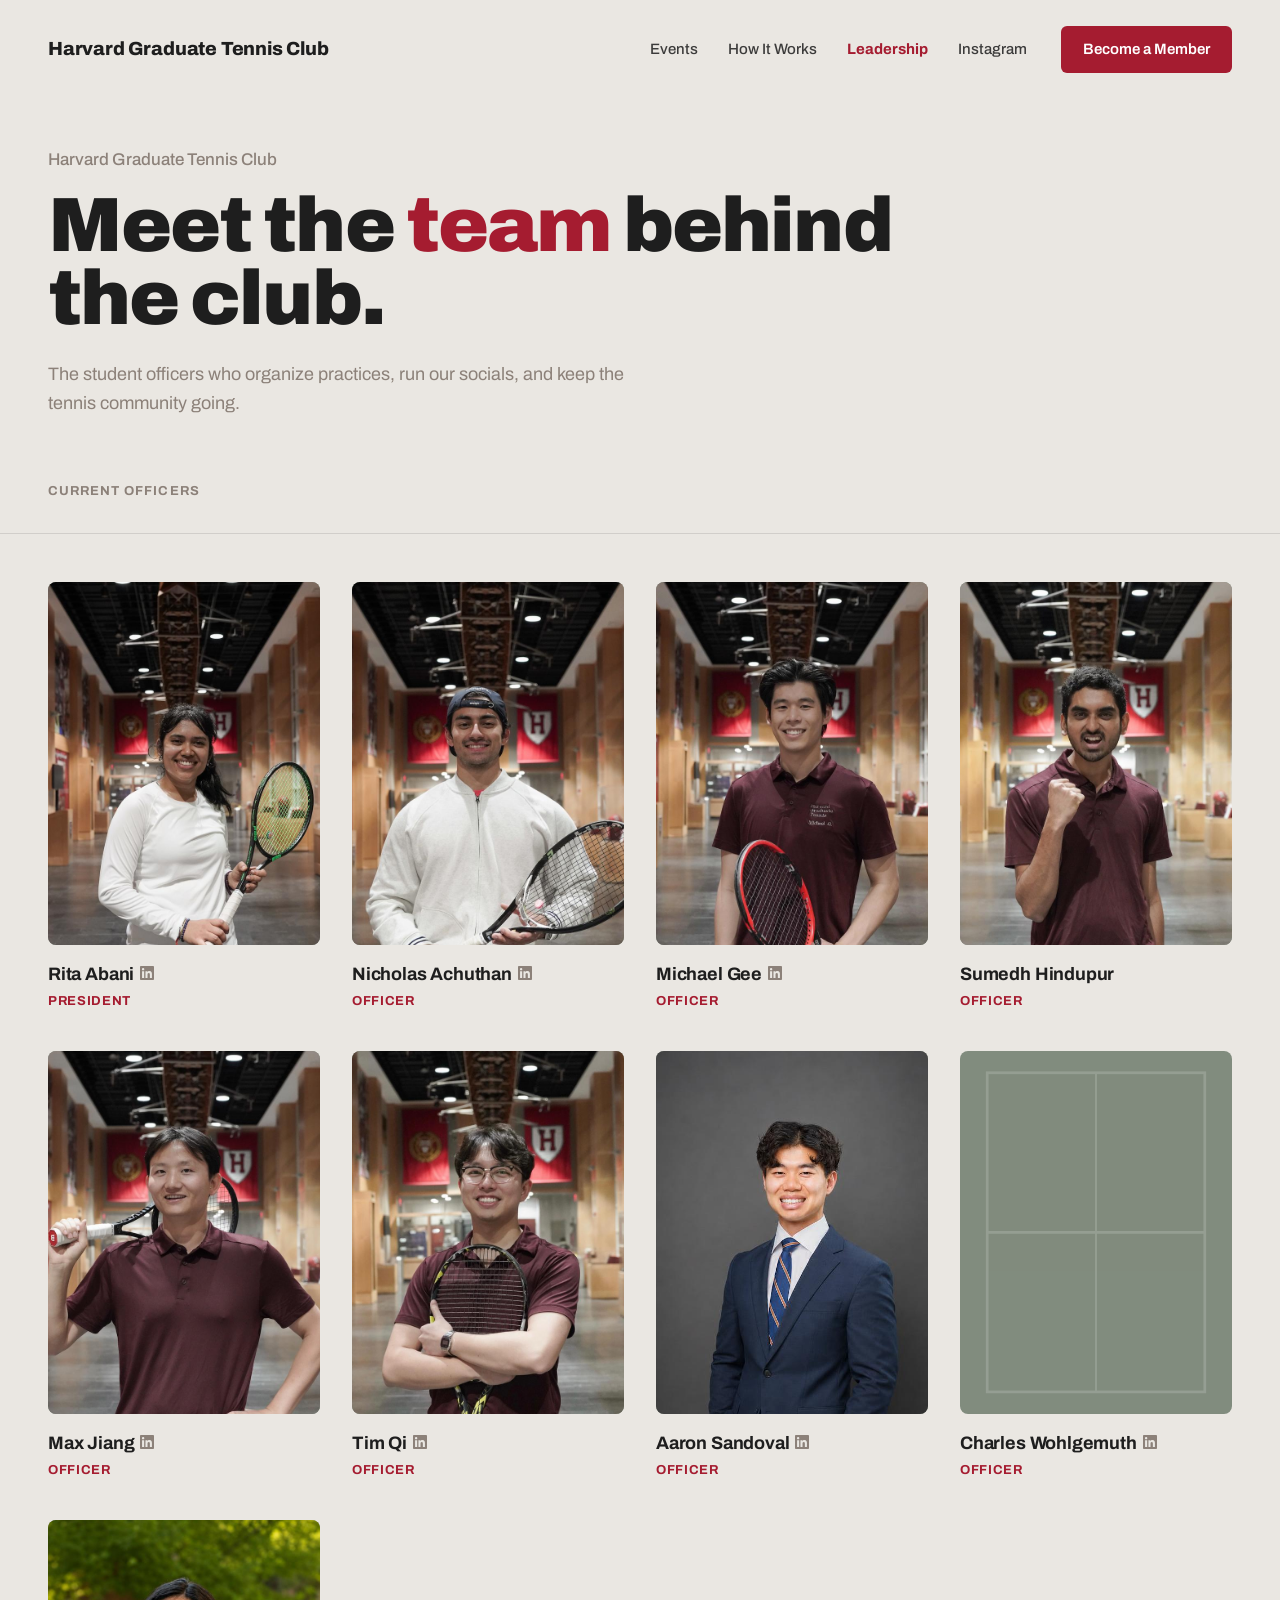
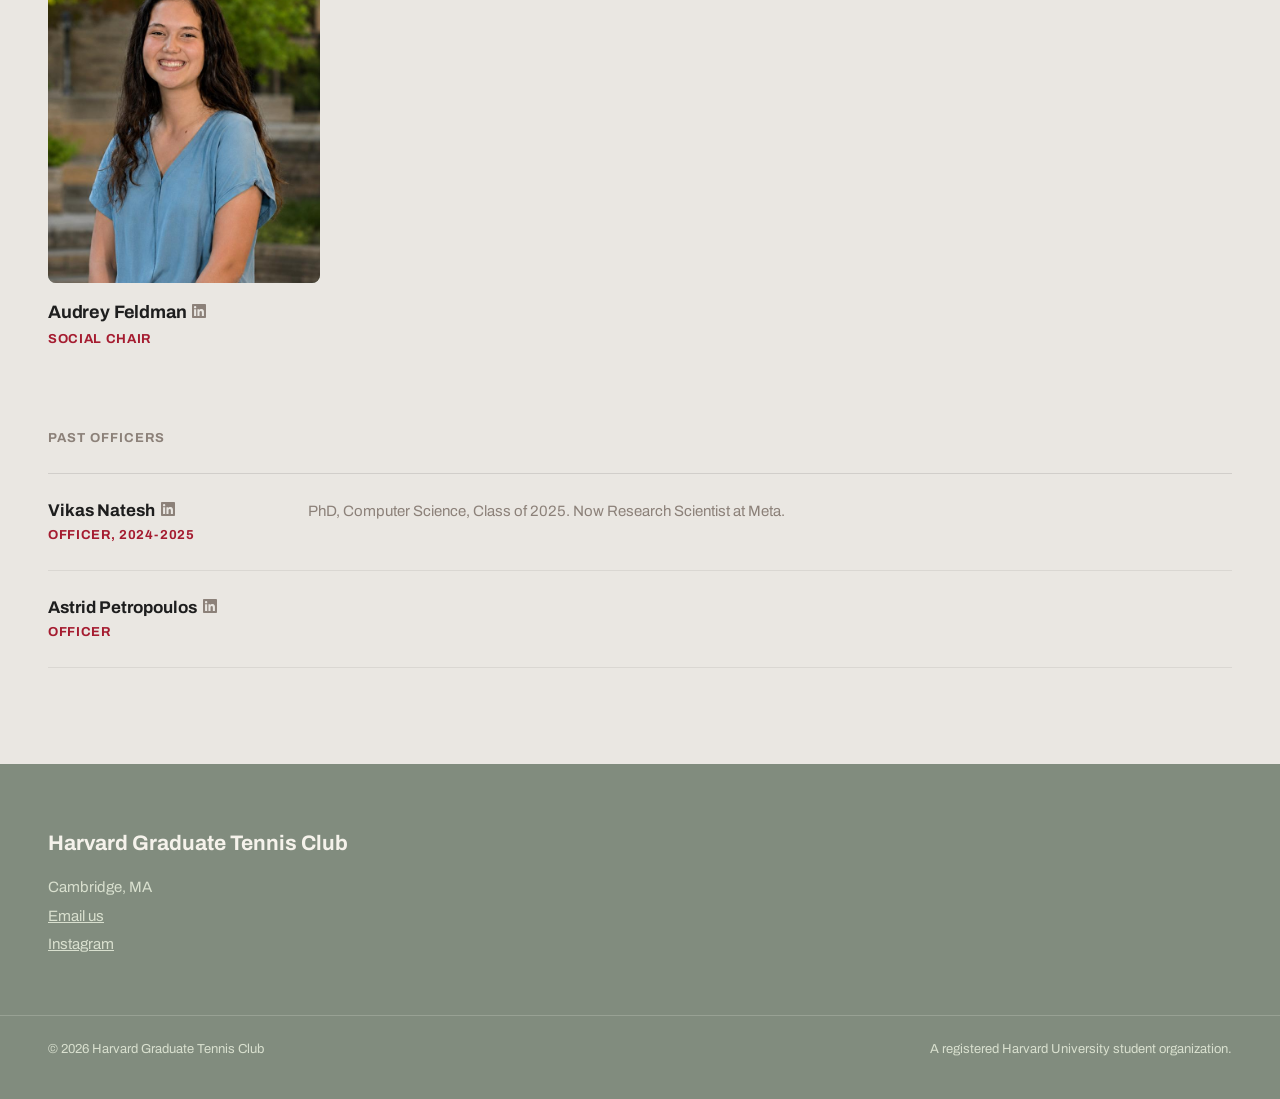
==== commit a975cd9f: "Compress photos, add mobile menu, update officers and pricing - Recompress officer headshots (800px," ====
--- a/leadership.html
+++ b/leadership.html
@@ -49,6 +49,18 @@
   }
   .nav-cta:hover { background: var(--crimson-deep); }
 
+  /* MOBILE MENU */
+  nav { position: relative; }
+  .menu-toggle {
+    display: none; width: 44px; height: 44px; flex-shrink: 0;
+    align-items: center; justify-content: center; flex-direction: column; gap: 5px;
+    background: none; border: 1.5px solid rgba(30,30,30,0.2); border-radius: 6px; cursor: pointer;
+  }
+  .menu-toggle span { display: block; width: 18px; height: 2px; background: var(--ink); transition: transform 0.2s, opacity 0.2s; }
+  nav.open .menu-toggle span:nth-child(1) { transform: translateY(7px) rotate(45deg); }
+  nav.open .menu-toggle span:nth-child(2) { opacity: 0; }
+  nav.open .menu-toggle span:nth-child(3) { transform: translateY(-7px) rotate(-45deg); }
+
   /* PAGE HEADER */
   .page-head { max-width: 1280px; margin: 0 auto; padding: 48px 48px 64px; }
   .page-head .eyebrow { font-size: 17px; font-weight: 500; color: var(--mortar); margin-bottom: 18px; }
@@ -129,7 +141,17 @@
     nav { padding: 20px 24px; }
     .page-head, .team, .past, .join-content { padding-left: 24px; padding-right: 24px; }
     .section-label { padding-left: 24px; padding-right: 24px; }
-    .nav-links { display: none; }
+    .nav-right { gap: 12px; }
+    .menu-toggle { display: flex; }
+    .nav-cta { font-size: 14px; padding: 11px 16px; white-space: nowrap; }
+    .nav-links {
+      display: none; position: absolute; top: 100%; left: 24px; right: 24px; z-index: 50;
+      flex-direction: column; gap: 0; padding: 8px; background: var(--cream);
+      border-radius: 10px; box-shadow: 0 12px 32px rgba(30,30,30,0.15);
+    }
+    nav.open .nav-links { display: flex; }
+    .nav-links a { padding: 14px 16px; opacity: 1; font-size: 16px; border-radius: 6px; }
+    .nav-links a:hover { background: var(--beige); }
     .brand { font-size: 15px; }
     .team-grid { grid-template-columns: repeat(2, 1fr); gap: 28px 20px; }
     .past-row { grid-template-columns: 1fr; gap: 6px; }
@@ -142,12 +164,14 @@
 <nav>
   <a href="index.html" class="brand">Harvard Graduate Tennis Club</a>
   <div class="nav-right">
-    <div class="nav-links">
+    <div class="nav-links" id="nav-links">
       <a href="index.html#events">Events</a>
       <a href="index.html#how">How It Works</a>
       <a href="leadership.html" class="active">Leadership</a>
+      <a href="https://www.instagram.com/harvard_grad_tennis_club/" target="_blank">Instagram</a>
     </div>
    <a href="https://docs.google.com/forms/d/1S2SS2_oEjFC9LeZhb5DVs4G8AgGqv0lL6LyE40gG2-0/viewform" target="_blank" class="nav-cta">Become a Member</a>
+    <button class="menu-toggle" type="button" aria-label="Open menu" aria-expanded="false" aria-controls="nav-links"><span></span><span></span><span></span></button>
   </div>
 </nav>
 
@@ -162,7 +186,21 @@
 <section class="team">
   <div class="team-grid">
 
-    <!-- Nicholas Achuthan — President -->
+    <!-- Rita Abani — President -->
+    <div class="member">
+      <div class="photo">
+        <img src="officers/rita.jpg" alt="Rita Abani">
+      </div>
+      <div class="name">
+        Rita Abani
+        <a href="https://www.linkedin.com/in/rita-abani/" target="_blank" rel="noopener">
+          <svg xmlns="http://www.w3.org/2000/svg" width="14" height="14" viewBox="0 0 24 24" fill="#8C8179"><path d="M20.447 20.452h-3.554v-5.569c0-1.328-.027-3.037-1.852-3.037-1.853 0-2.136 1.445-2.136 2.939v5.667H9.351V9h3.414v1.561h.046c.477-.9 1.637-1.85 3.37-1.85 3.601 0 4.267 2.37 4.267 5.455v6.286zM5.337 7.433a2.062 2.062 0 0 1-2.063-2.065 2.064 2.064 0 1 1 2.063 2.065zm1.782 13.019H3.555V9h3.564v11.452zM22.225 0H1.771C.792 0 0 .774 0 1.729v20.542C0 23.227.792 24 1.771 24h20.451C23.2 24 24 23.227 24 22.271V1.729C24 .774 23.2 0 22.222 0h.003z"/></svg>
+        </a>
+      </div>
+      <div class="role">President</div>
+    </div>
+
+    <!-- Nicholas Achuthan -->
     <div class="member">
       <div class="photo">
         <img src="officers/nic.jpg" alt="Nicholas Achuthan">
@@ -173,20 +211,6 @@
           <svg xmlns="http://www.w3.org/2000/svg" width="14" height="14" viewBox="0 0 24 24" fill="#8C8179"><path d="M20.447 20.452h-3.554v-5.569c0-1.328-.027-3.037-1.852-3.037-1.853 0-2.136 1.445-2.136 2.939v5.667H9.351V9h3.414v1.561h.046c.477-.9 1.637-1.85 3.37-1.85 3.601 0 4.267 2.37 4.267 5.455v6.286zM5.337 7.433a2.062 2.062 0 0 1-2.063-2.065 2.064 2.064 0 1 1 2.063 2.065zm1.782 13.019H3.555V9h3.564v11.452zM22.225 0H1.771C.792 0 0 .774 0 1.729v20.542C0 23.227.792 24 1.771 24h20.451C23.2 24 24 23.227 24 22.271V1.729C24 .774 23.2 0 22.222 0h.003z"/></svg>
         </a>
       </div>
-      <div class="role">President</div>
-    </div>
-
-    <!-- Rita Abani -->
-    <div class="member">
-      <div class="photo">
-        <img src="officers/rita.jpg" alt="Rita Abani">
-      </div>
-      <div class="name">
-        Rita Abani
-        <a href="https://www.linkedin.com/in/rita-abani/" target="_blank" rel="noopener">
-          <svg xmlns="http://www.w3.org/2000/svg" width="14" height="14" viewBox="0 0 24 24" fill="#8C8179"><path d="M20.447 20.452h-3.554v-5.569c0-1.328-.027-3.037-1.852-3.037-1.853 0-2.136 1.445-2.136 2.939v5.667H9.351V9h3.414v1.561h.046c.477-.9 1.637-1.85 3.37-1.85 3.601 0 4.267 2.37 4.267 5.455v6.286zM5.337 7.433a2.062 2.062 0 0 1-2.063-2.065 2.064 2.064 0 1 1 2.063 2.065zm1.782 13.019H3.555V9h3.564v11.452zM22.225 0H1.771C.792 0 0 .774 0 1.729v20.542C0 23.227.792 24 1.771 24h20.451C23.2 24 24 23.227 24 22.271V1.729C24 .774 23.2 0 22.222 0h.003z"/></svg>
-        </a>
-      </div>
       <div class="role">Officer</div>
     </div>
 
@@ -221,20 +245,6 @@
       <div class="name">
         Max Jiang
         <a href="https://www.linkedin.com/in/max-z-jiang-9aa141191/" target="_blank" rel="noopener">
-          <svg xmlns="http://www.w3.org/2000/svg" width="14" height="14" viewBox="0 0 24 24" fill="#8C8179"><path d="M20.447 20.452h-3.554v-5.569c0-1.328-.027-3.037-1.852-3.037-1.853 0-2.136 1.445-2.136 2.939v5.667H9.351V9h3.414v1.561h.046c.477-.9 1.637-1.85 3.37-1.85 3.601 0 4.267 2.37 4.267 5.455v6.286zM5.337 7.433a2.062 2.062 0 0 1-2.063-2.065 2.064 2.064 0 1 1 2.063 2.065zm1.782 13.019H3.555V9h3.564v11.452zM22.225 0H1.771C.792 0 0 .774 0 1.729v20.542C0 23.227.792 24 1.771 24h20.451C23.2 24 24 23.227 24 22.271V1.729C24 .774 23.2 0 22.222 0h.003z"/></svg>
-        </a>
-      </div>
-      <div class="role">Officer</div>
-    </div>
-
-    <!-- Astrid Petropoulos -->
-    <div class="member">
-      <div class="photo">
-        <img src="officers/astrid.jpg" alt="Astrid Petropoulos" style="transform: scale(1.4); transform-origin: center 60%;">
-      </div>
-      <div class="name">
-        Astrid Petropoulos
-        <a href="https://www.linkedin.com/in/astrid-petropoulos/" target="_blank" rel="noopener">
           <svg xmlns="http://www.w3.org/2000/svg" width="14" height="14" viewBox="0 0 24 24" fill="#8C8179"><path d="M20.447 20.452h-3.554v-5.569c0-1.328-.027-3.037-1.852-3.037-1.853 0-2.136 1.445-2.136 2.939v5.667H9.351V9h3.414v1.561h.046c.477-.9 1.637-1.85 3.37-1.85 3.601 0 4.267 2.37 4.267 5.455v6.286zM5.337 7.433a2.062 2.062 0 0 1-2.063-2.065 2.064 2.064 0 1 1 2.063 2.065zm1.782 13.019H3.555V9h3.564v11.452zM22.225 0H1.771C.792 0 0 .774 0 1.729v20.542C0 23.227.792 24 1.771 24h20.451C23.2 24 24 23.227 24 22.271V1.729C24 .774 23.2 0 22.222 0h.003z"/></svg>
         </a>
       </div>
@@ -316,6 +326,19 @@
       <div class="past-desc">PhD, Computer Science, Class of 2025. Now Research Scientist at Meta.</div>
     </div>
 
+    <div class="past-row">
+      <div>
+        <div class="past-name">
+          Astrid Petropoulos
+          <a href="https://www.linkedin.com/in/astrid-petropoulos/" target="_blank" rel="noopener">
+            <svg xmlns="http://www.w3.org/2000/svg" width="14" height="14" viewBox="0 0 24 24" fill="#8C8179"><path d="M20.447 20.452h-3.554v-5.569c0-1.328-.027-3.037-1.852-3.037-1.853 0-2.136 1.445-2.136 2.939v5.667H9.351V9h3.414v1.561h.046c.477-.9 1.637-1.85 3.37-1.85 3.601 0 4.267 2.37 4.267 5.455v6.286zM5.337 7.433a2.062 2.062 0 0 1-2.063-2.065 2.064 2.064 0 1 1 2.063 2.065zm1.782 13.019H3.555V9h3.564v11.452zM22.225 0H1.771C.792 0 0 .774 0 1.729v20.542C0 23.227.792 24 1.771 24h20.451C23.2 24 24 23.227 24 22.271V1.729C24 .774 23.2 0 22.222 0h.003z"/></svg>
+          </a>
+        </div>
+        <div class="past-role">Officer</div>
+      </div>
+      <div class="past-desc"></div>
+    </div>
+
   </div>
 </section>
 
@@ -331,10 +354,25 @@
     </div>
   </div>
   <div class="footer-base">
-    <div>&copy; 2026 Harvard Griffin GSAS Tennis Club</div>
+    <div>&copy; 2026 Harvard Graduate Tennis Club</div>
     <div>A registered Harvard University student organization.</div>
   </div>
 </section>
 
+<script>
+  (function () {
+    var nav = document.querySelector('nav');
+    var btn = nav.querySelector('.menu-toggle');
+    function setOpen(open) {
+      nav.classList.toggle('open', open);
+      btn.setAttribute('aria-expanded', open);
+      btn.setAttribute('aria-label', open ? 'Close menu' : 'Open menu');
+    }
+    btn.addEventListener('click', function () { setOpen(!nav.classList.contains('open')); });
+    nav.querySelectorAll('.nav-links a').forEach(function (a) { a.addEventListener('click', function () { setOpen(false); }); });
+    document.addEventListener('keydown', function (e) { if (e.key === 'Escape') setOpen(false); });
+    document.addEventListener('click', function (e) { if (!nav.contains(e.target)) setOpen(false); });
+  })();
+</script>
 </body>
 </html>
